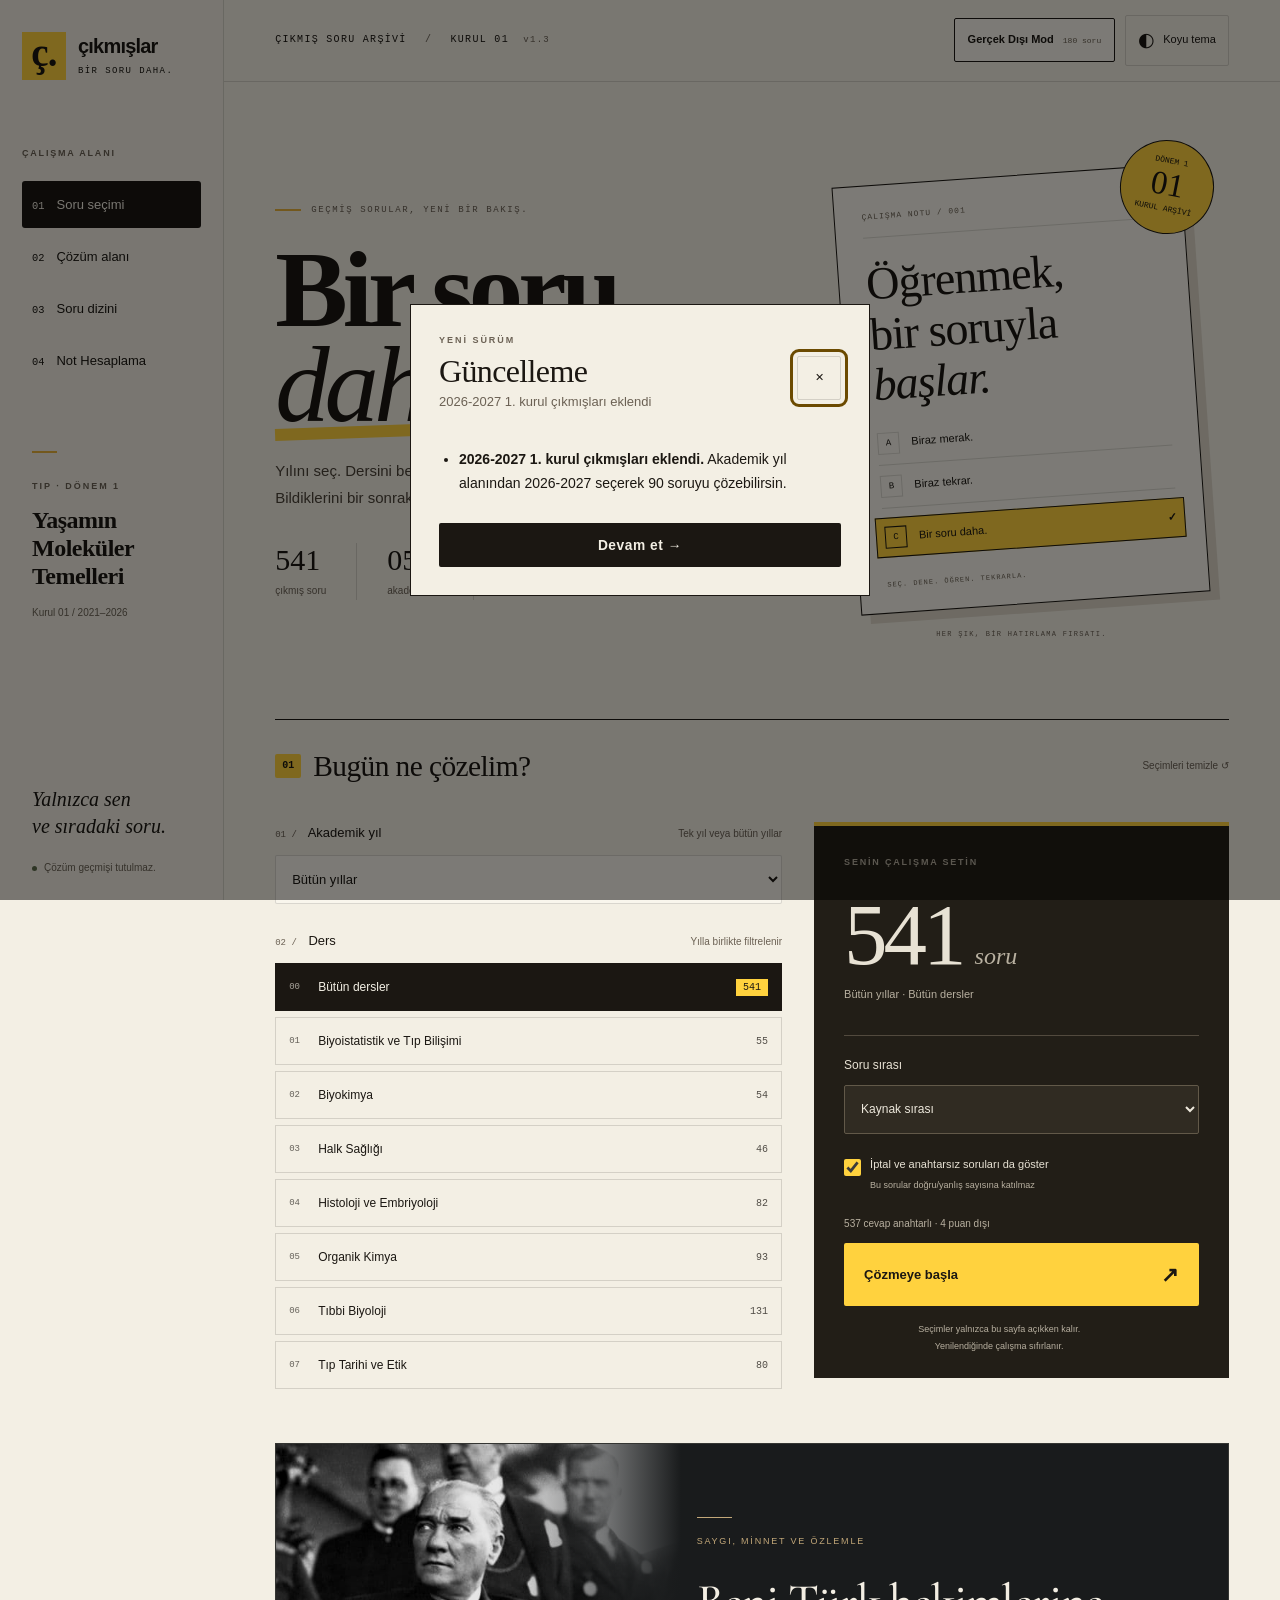
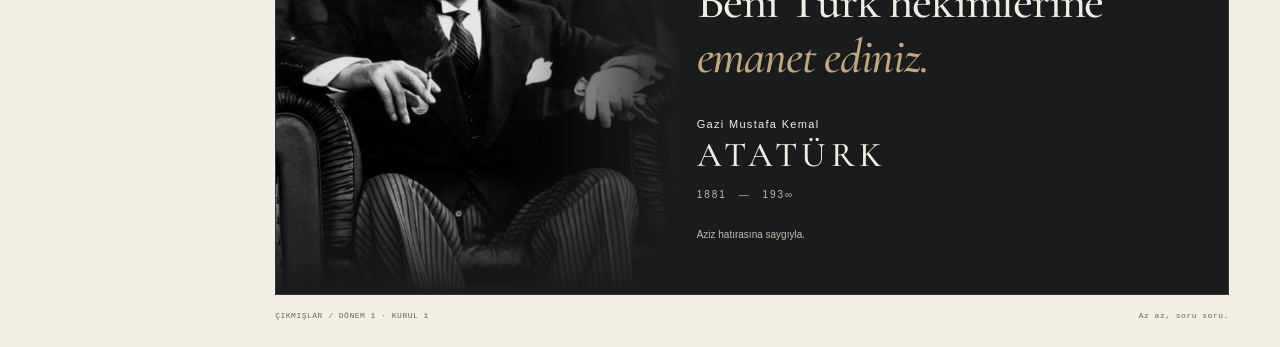
==== index.html @ cf4c745a "Açılış notundan eski güncellemeleri kaldır" ====
<!doctype html>
<html lang="tr" data-theme="light">
<head>
  <meta charset="utf-8">
  <meta name="viewport" content="width=device-width, initial-scale=1, viewport-fit=cover">
  <meta name="theme-color" content="#f3efe4">
  <meta name="description" content="Dönem 1 · Kurul 1 çıkmış soruları. Yıla, derse veya tüm arşive göre çalış.">
  <title>Çıkmışlar — Bir soru daha.</title>
  <link rel="icon" href="assets/favicon.svg" type="image/svg+xml">
  <link rel="stylesheet" href="css/tokens.css">
  <link rel="stylesheet" href="css/components.css">
  <link rel="stylesheet" href="css/app.css">
  <script defer src="js/questions.js"></script>
  <script defer src="js/questions-2026-2027.js"></script>
  <script defer src="js/generated-questions.js"></script>
  <script defer src="js/generated-explanations.js"></script>
  <script defer src="js/generated-exam-02.js"></script>
  <script defer src="js/core.js"></script>
  <script defer src="js/grades.js"></script>
  <script defer src="js/app.js"></script>
</head>
<body class="wd-page">
  <a class="wd-skip" href="#main">İçeriğe geç</a>
  <div class="wd-shell">
    <aside class="wd-rail">
      <a href="index.html" class="brand" aria-label="Çıkmışlar ana sayfa"><span class="brand-mark">ç.</span><span>çıkmışlar<span class="brand-sub">BİR SORU DAHA.</span></span></a>
      <div class="rail-label wd-kicker">ÇALIŞMA ALANI</div>
      <nav class="wd-nav" aria-label="Ana menü"><ol>
        <li><a href="#secim" id="nav-setup" aria-current="location">Soru seçimi</a></li>
        <li><a href="#cozum" id="nav-study">Çözüm alanı</a></li>
        <li><a href="soru-arsivi.html" id="nav-bank">Soru dizini</a></li>
        <li><a href="#not-hesaplama" id="nav-grades">Not Hesaplama</a></li>
      </ol></nav>
      <div class="rail-edition"><span class="edition-line"></span><span class="wd-kicker">TIP · DÖNEM 1</span><strong>Yaşamın<br>Moleküler<br>Temelleri</strong><span class="wd-muted">Kurul 01 / 2021–2026</span></div>
      <div class="rail-bottom"><p>Yalnızca sen<br>ve sıradaki soru.</p><span class="privacy-dot"></span><span>Çözüm geçmişi tutulmaz.</span></div>
    </aside>
    <main class="wd-main" id="main">
      <header class="topbar"><span class="topbar-label">ÇIKMIŞ SORU ARŞİVİ <span>/</span> KURUL 01 <small class="version-badge">v1.3</small></span><div class="topbar-actions"><button id="generated-mode-toggle" class="generated-mode-toggle" type="button" aria-pressed="false" aria-controls="secim"><span>Gerçek Dışı Mod</span><small id="generated-mode-status">180 soru</small></button><button id="theme-toggle" type="button" class="icon-button" aria-label="Koyu temaya geç"><span aria-hidden="true">◐</span><span id="theme-label">Koyu tema</span></button></div></header>
      <noscript><div class="wd-panel">Etkileşimli çözüm için JavaScript'i etkinleştirin. <a href="soru-arsivi.html">541 soruluk okunabilir arşivi açın.</a></div></noscript>
      <div id="loading-message" class="wd-panel" role="status">Sorular hazırlanıyor…</div>
      <section id="secim" class="setup-view" aria-labelledby="hero-title" hidden>
        <aside id="generated-intro" class="generated-intro" hidden><div><p class="wd-kicker">GERÇEK DIŞI MOD / 02 DENEME</p><p><strong>Deneme 01 ve Deneme 02: toplam 180 teorik soru.</strong> Her deneme 6 dersin sınav ağırlığına göre 90 sorudan oluşur; pratik soru yok. Bunlar çıkmış soru değildir.</p><small>Yapay zekâ yardımıyla oluşturuldu; öğretim üyesi incelemesinden geçmedi. Şık seçince doğru/yanlış ve açıklama hemen açılır.</small></div><button id="generated-back" type="button" class="text-button">Çıkmışlara dön ↗</button></aside>
        <div class="hero-grid">
          <div class="hero-copy"><p class="wd-kicker"><span class="tiny-rule"></span><span id="hero-kicker">GEÇMİŞ SORULAR, YENİ BİR BAKIŞ.</span></p><h1 id="hero-title" tabindex="-1">Bir soru<br><em>daha.</em></h1><p class="hero-description" id="hero-description">Yılını seç. Dersini belirle.<br>Bildiklerini bir sonraki soruda dene.</p><div class="hero-stats"><div><strong id="hero-question-count">541</strong><span id="hero-question-label">çıkmış soru</span></div><div><strong id="hero-set-count">06</strong><span id="hero-set-label">akademik yıl</span></div><div><strong id="hero-subject-count">07</strong><span>ders</span></div></div></div>
          <div class="hero-aside" aria-hidden="true"><span class="stamp">DÖNEM 1<br><b>01</b><br>KURUL ARŞİVİ</span><div class="paper-preview"><div class="preview-top"><span>ÇALIŞMA NOTU / 001</span><span>↗</span></div><p>Öğrenmek,<br>bir soruyla<br><em>başlar.</em></p><div class="preview-answer"><span>A</span> Biraz merak.</div><div class="preview-answer"><span>B</span> Biraz tekrar.</div><div class="preview-answer selected"><span>C</span> Bir soru daha. <b>✓</b></div><div class="preview-bottom">SEÇ. DENE. ÖĞREN. TEKRARLA.</div></div><span class="aside-caption">HER ŞIK, BİR HATIRLAMA FIRSATI.</span></div>
        </div>
        <div class="section-heading"><span class="wd-number">01</span><h2>Bugün ne çözelim?</h2><button id="reset-filters" class="text-button" type="button">Seçimleri temizle ↺</button></div>
        <div class="selection-layout">
          <div class="filter-panel">
            <div class="field-heading"><label for="year-filter"><span class="wd-mono">01 /</span> <span id="year-field-label">Akademik yıl</span></label><span class="field-hint" id="year-field-hint">Tek yıl veya bütün yıllar</span></div>
            <select id="year-filter" class="wd-input"><option value="">Bütün yıllar</option></select>
            <div class="field-heading course-heading"><span id="subject-label"><span class="wd-mono">02 /</span> Ders</span><span class="field-hint" id="subject-field-hint">Yılla birlikte filtrelenir</span></div>
            <div id="subject-filters" class="subject-list" role="group" aria-labelledby="subject-label"></div>
          </div>
          <aside class="session-panel"><div class="wd-kicker">SENİN ÇALIŞMA SETİN</div><div class="set-total"><strong id="filtered-count">541</strong><span>soru</span></div><p id="selection-description">Bütün yıllar · Bütün dersler</p><div class="session-divider"></div><label for="order-filter" class="compact-label">Soru sırası</label><select id="order-filter" class="wd-input"><option value="ordered">Kaynak sırası</option><option value="random">Karışık</option></select><label class="check-row" id="review-filter-row"><input id="review-filter" type="checkbox" checked><span>İptal ve anahtarsız soruları da göster<span class="field-hint">Bu sorular doğru/yanlış sayısına katılmaz</span></span></label><p id="set-breakdown" class="set-breakdown"></p><button id="start-session" type="button" class="wd-button start-button">Çözmeye başla <span aria-hidden="true">↗</span></button><p class="session-footnote">Seçimler yalnızca bu sayfa açıkken kalır.<br>Yenilendiğinde çalışma sıfırlanır.</p></aside>
        </div>
        <figure class="ataturk-tribute">
          <div class="ataturk-photograph"><img class="ataturk-portrait" src="assets/ataturk.jpg" width="564" height="1004" alt="Gazi Mustafa Kemal Atatürk" loading="lazy" decoding="async"></div>
          <figcaption class="ataturk-dedication">
            <p class="ataturk-remembrance">Saygı, minnet ve özlemle</p>
            <blockquote><p><span>Beni Türk hekimlerine</span> <em>emanet ediniz.</em></p></blockquote>
            <div class="ataturk-signature"><p class="ataturk-name"><span>Gazi Mustafa Kemal</span><strong>Atatürk</strong></p><p class="ataturk-dates">1881 <span aria-hidden="true">—</span> 193∞</p></div>
            <p class="ataturk-memory">Aziz hatırasına saygıyla.</p>
          </figcaption>
        </figure>
        <footer class="page-footer"><span>ÇIKMIŞLAR / DÖNEM 1 · KURUL 1</span><span>Az az, soru soru.</span></footer>
      </section>
      <section id="cozum" class="study-view" aria-label="Soru çözümü" hidden>
        <div class="study-toolbar">
          <button id="back-to-setup" class="text-button" type="button">← <span id="study-mode-label">Soru seçimi</span></button>
          <div id="session-context" class="wd-muted"></div>
          <div class="study-actions"><button id="finish-session" class="text-button" type="button">Sonuçlar</button><button id="show-bank" class="text-button" type="button">Dizin ▦</button><button id="study-theme-toggle" class="icon-button" type="button" aria-label="Koyu temaya geç">◐</button></div>
        </div>
        <div class="study-progress">
          <div class="progress-heading"><span id="question-position" class="wd-mono"></span><span id="answered-count"></span><span class="study-totals" aria-label="Kaynak anahtarına göre bu çalışma"><span class="brief-correct" title="Doğru">✓ <strong id="correct-count">0</strong></span><span class="brief-wrong" title="Yanlış">× <strong id="wrong-count">0</strong></span><span title="Puan dışı">! <strong id="review-count">0</strong></span></span></div>
          <div class="progress-track"><div id="session-progress"></div></div>
        </div>
        <div id="question-reader" class="question-reader" data-density="normal">
          <article class="question-card" id="question-card">
            <div class="question-meta"><span id="question-subject" class="subject-badge"></span><span id="question-source" class="wd-mono"></span></div>
            <p id="question-transcription-note" class="wd-help" hidden></p>
            <div id="question-warning" class="question-warning" hidden></div>
            <p class="generated-question-disclaimer" id="generated-question-disclaimer" hidden><strong>Dikkat:</strong> Bu soru akademisyen onayından geçmemiştir. Doğruluğu garanti edilmez; yalnızca yapay zekâ tarafından üretilmiş içeriktir.</p>
            <div class="question-content"><div class="question-prompt"><h2 id="question-stem" tabindex="-1"></h2><div id="question-visuals" class="question-visuals"></div></div><div class="question-answers"><div id="question-options" class="options" role="group" aria-label="Cevap seçenekleri"></div><div id="answer-feedback" class="answer-feedback" role="status" aria-live="polite" aria-atomic="true"></div></div></div>
            <details id="ai-support" class="ai-support"><summary>AI desteği <span aria-hidden="true">＋</span></summary><div class="ai-support-content"><small class="ai-disclaimer">Bu metin AI'dır, doğruluğu şüphelidir kontrol ediniz.</small><p id="ai-explanation" class="ai-explanation"></p><div id="ai-detail-content" class="ai-detail-content" hidden></div></div></details>
          </article>
        </div>
        <div class="question-navigation"><button id="previous-question" class="wd-button wd-button--ghost" type="button">← Önceki</button><button id="open-question-info" class="text-button" type="button">Kaynak / not</button><button id="next-question" class="wd-button" type="button">Sonraki soru →</button></div>
      </section>
      <section id="sonuc" class="results-view" aria-labelledby="results-title" hidden><span class="wd-kicker">BİR TUR DAHA TAMAMLANDI.</span><h2 id="results-title" tabindex="-1">Emeğine sağlık.</h2><p id="results-description" class="wd-muted"></p><div id="results-stats" class="results-stats"></div><p class="wd-help" id="results-note">Doğru/yanlış sayıları kaynak anahtarına göredir. Bu sonuç sayfa yenilenince silinir.</p><div class="results-actions"><button id="continue-session" type="button" class="wd-button">Çözmeye devam et →</button><button id="retry-wrong" type="button" class="wd-button wd-button--ghost">Yanlışları yeniden çöz</button><button id="retry-all" type="button" class="wd-button wd-button--ghost">Bu seti yeniden çöz</button><button id="new-selection" type="button" class="text-button">Yeni seçim yap ↗</button></div></section>
      <section id="not-hesaplama" class="grades-view" aria-labelledby="grades-title" hidden>
        <p class="wd-kicker">NOTLARIN, HEDEFİN.</p>
        <h2 id="grades-title" tabindex="-1">Not Hesaplama</h2>
        <p class="grades-intro">Finalsiz geçişte <strong>79,5 → 80</strong>, finalle geçişte <strong>59,5 → 60</strong> barajı uygulanır.</p>
        <div class="grade-layout">
          <form id="grade-form" class="grade-form" novalidate autocomplete="off">
            <div class="grade-form-heading"><span>Yıl içi notların</span><span>0–100</span></div>
            <div id="grade-inputs" class="grade-inputs"></div>
            <div class="grade-entry grade-final-entry"><label for="grade-final">Final <span class="field-hint">İsteğe bağlı · %40</span></label><input id="grade-final" class="wd-input" type="text" inputmode="decimal" maxlength="6" placeholder="0–100" aria-describedby="grade-error"></div>
            <p id="grade-error" class="grade-error" role="alert" hidden></p>
            <button id="grade-clear" class="text-button" type="button">Notları temizle ↺</button>
          </form>
          <div id="grade-results" class="grade-results" aria-live="polite">
            <div class="grade-result"><p id="grade-average-label">Yıl içi ortalaman</p><strong id="grade-average">—</strong><span id="grade-completeness">Notlarını girerek başlayabilirsin.</span></div>
            <div class="grade-result"><p>Finalsiz geçiş · baraj 79,5</p><strong id="grade-exemption">—</strong><span id="grade-exemption-note">Kalan notların için gereken ortalamayı burada görebilirsin.</span></div>
            <div class="grade-result"><p>Gerekli final notu · baraj 59,5</p><strong id="grade-final-needed">—</strong><span id="grade-final-note">Yıl içindeki yedi not tamamlanınca hesaplanır.</span></div>
            <div id="grade-total-card" class="grade-result" hidden><p>Final dahil yıl sonu notun</p><strong id="grade-total">—</strong><span id="grade-total-note"></span></div>
          </div>
        </div>
        <p class="grade-footnote">Yıl içi ağırlıklar toplam %60, final %40. Barajlar ham ağırlıklı sonuçta 79,5 ve 59,5’tir; ara notlar ayrıca yuvarlanmaz. Eksik notlar sıfır sayılmaz. Notların kaydedilmez.</p>
      </section>
    </main>
  </div>
  <dialog id="release-dialog" class="release-dialog" aria-labelledby="release-title"><div class="dialog-header"><div><p class="wd-kicker">YENİ SÜRÜM</p><h2 id="release-title">Güncelleme <span>2026-2027 1. kurul çıkmışları eklendi</span></h2></div><button id="release-close" class="icon-button" type="button" aria-label="Güncelleme notlarını kapat">✕</button></div><ul class="release-notes"><li><strong>2026-2027 1. kurul çıkmışları eklendi.</strong> Akademik yıl alanından 2026-2027 seçerek 90 soruyu çözebilirsin.</li></ul><button id="release-continue" class="wd-button" type="button">Devam et →</button></dialog>
  <dialog id="bank-dialog" aria-labelledby="bank-title"><div class="dialog-header"><div><span class="wd-kicker">ÇALIŞMA SETİ</span><h2 id="bank-title">Soru dizini</h2></div><button id="close-bank" class="icon-button" type="button" aria-label="Soru dizinini kapat">✕</button></div><p class="wd-help">Bir numaraya dokunarak soruya geçebilirsin.</p><div class="bank-legend"><span>✓ Doğru</span><span>× Yanlış</span><span>! Puan dışı</span><span>· Cevaplanmadı</span></div><label for="bank-search" class="compact-label">Bu sette soru ara</label><input id="bank-search" class="wd-input" type="search" placeholder="Soru metni, ders veya kaynak numarası"><div id="bank-grid" class="bank-grid"></div><p id="bank-empty" class="wd-help" hidden>Eşleşen soru bulunamadı.</p></dialog>
  <dialog id="question-info-dialog" aria-labelledby="question-info-title"><div class="dialog-header"><div><span class="wd-kicker">KAYNAK VE NOTLAR</span><h2 id="question-info-title">Soru ayrıntıları</h2></div><button id="close-question-info" class="icon-button" type="button" aria-label="Soru ayrıntılarını kapat">✕</button></div><div id="answer-notes" class="answer-notes" hidden></div><details id="source-details" class="source-details"><summary><span id="source-summary-label">Kaynak sayfasını aç</span> <span class="field-hint" id="source-summary-hint">Cevap işaretleri içerebilir</span></summary><div id="source-images"></div></details><div class="question-footer"><span id="question-id" class="wd-mono"></span><span id="question-pages"></span></div></dialog>
  <!-- Cloudflare Web Analytics -->
  <script type="module" src="https://static.cloudflareinsights.com/beacon.min.js" data-cf-beacon='{"token": "5ce35599f2cb4ebbadda19005f2c7241"}'></script>
  <!-- End Cloudflare Web Analytics -->
</body>
</html>
---- css/tokens.css ----
/* Web Dili · Referans: avenoxai/sifirdan/site · 2026-10-14
   Ham palet sabittir; anlamsal değişkenler temayla değişir. */
:root {
  --wd-paper: #f3efe4;
  --wd-paper-2: #eae4d6;
  --wd-ink: #1b1712;
  --wd-gold: #e8b23a;
  --wd-lemon: #ffd23e;
  --wd-sand: #cdbfa3;
  --wd-brick: #b4472f;
  --wd-moss: #5c6b4a;
  --wd-font-display: 'Fraunces', 'Iowan Old Style', Georgia, serif;
  --wd-font-body: 'Schibsted Grotesk', -apple-system, 'Helvetica Neue', sans-serif;
  --wd-font-mono: 'JetBrains Mono', 'SF Mono', Menlo, monospace;
  --wd-text-body: 17px;
  --wd-text-hero: clamp(3rem, 9vw, 7.5rem);
  --wd-text-title: clamp(2rem, 4.4vw, 3.4rem);
  --wd-text-heading: 1.42rem;
  --wd-text-card: 1.14rem;
  --wd-text-lead: 1.24rem;
  --wd-text-small: .87rem;
  --wd-text-label: .74rem;
  --wd-leading-body: 1.62;
  --wd-leading-hero: .92;
  --wd-leading-title: 1.02;
  --wd-tracking-title: -.02em;
  --wd-tracking-label: .22em;
  /* Düzenlenmiş ortak boşluk ölçeği; kaynak tümüyle 4px tabanlı değildir. */
  --wd-space-1: 4px;
  --wd-space-2: 8px;
  --wd-space-3: 12px;
  --wd-space-4: 16px;
  --wd-space-5: 18px;
  --wd-space-6: 22px;
  --wd-space-7: 26px;
  --wd-space-8: 30px;
  --wd-space-9: 40px;
  --wd-section-space: 62px;
  --wd-section-space-mobile: 52px;
  --wd-page-gutter: clamp(28px, 5vw, 76px);
  --wd-content-width: 1320px;
  --wd-content-base: 1180px;
  --wd-hero-width: 760px;
  --wd-rail-width: 188px;
  --wd-copy-width: 62ch;
  --wd-radius-sm: 2px;
  --wd-radius-md: 3px;
  --wd-border-thin: 1px;
  --wd-border-strong: 2px;
  --wd-border-accent: 3px;
  --wd-ease: cubic-bezier(.2, .7, .3, 1);
  --wd-duration-press: 100ms;
  --wd-duration-fast: 140ms;
  --wd-duration-hover: 200ms;
  --wd-duration-reveal: 600ms;
  --wd-stagger: 80ms;
  --wd-reveal-distance: 18px;
  --wd-hover-distance: -4px;
  --wd-z-rail: 10;
  --wd-z-overlay: 60;
}
:root, [data-theme='light'] {
  color-scheme: light;
  --wd-bg: var(--wd-paper);
  --wd-surface: var(--wd-paper-2);
  --wd-card: var(--wd-paper-2);
  --wd-text: var(--wd-ink);
  --wd-muted: #6b6154;
  --wd-secondary: #4a4237;
  --wd-deep: #221e17;
  --wd-on-deep: #e8e2d4;
  --wd-on-deep-muted: #b8b0a0;
  --wd-rail-bg: rgba(243,239,228,.94);
  --wd-line: rgba(27,23,18,.14);
  --wd-line-strong: #1b1712;
  --wd-hover-bg: #ddd3be;
  --wd-action: var(--wd-ink);
  --wd-action-text: var(--wd-paper);
  --wd-action-hover: #33291f;
  --wd-active: var(--wd-ink);
  --wd-active-text: var(--wd-paper);
  --wd-success-text: var(--wd-moss);
  --wd-danger-text: var(--wd-brick);
  --wd-focus: #6b4a00;
  --wd-shadow-card: 6px 6px 0 rgba(205,191,163,.5);
  --wd-shadow-media: 5px 5px 0 rgba(205,191,163,.42);
  --wd-texture-dot: rgba(205,191,163,.16);
}
[data-theme='dark'] {
  color-scheme: dark;
  --wd-bg: #262624;
  --wd-surface: #2f2e2b;
  --wd-card: #2c2b28;
  --wd-text: #ede8dc;
  --wd-muted: #a69c8a;
  --wd-secondary: #b8b0a0;
  --wd-deep: #171614;
  --wd-on-deep: #e8e2d4;
  --wd-on-deep-muted: #b8b0a0;
  --wd-rail-bg: rgba(30,29,27,.96);
  --wd-line: rgba(237,232,220,.14);
  --wd-line-strong: rgba(237,232,220,.8);
  --wd-hover-bg: #3a382f;
  --wd-action: var(--wd-lemon);
  --wd-action-text: var(--wd-ink);
  --wd-action-hover: var(--wd-gold);
  --wd-active: var(--wd-lemon);
  --wd-active-text: var(--wd-ink);
  --wd-success-text: #a3b683;
  --wd-danger-text: #e07a5f;
  --wd-focus: var(--wd-lemon);
  --wd-shadow-card: 6px 6px 0 rgba(0,0,0,.45);
  --wd-shadow-media: 0 0 0 1px rgba(0,0,0,.5), 0 14px 34px rgba(0,0,0,.4);
  --wd-texture-dot: rgba(255,255,255,.04);
}
---- css/components.css ----
/* tokens.css önce yüklenmelidir. wd- öneki başka projelerle çakışmayı azaltır. */
*, *::before, *::after { box-sizing: border-box; }
html { scroll-behavior: smooth; }
.wd-page { margin: 0; background: var(--wd-bg); color: var(--wd-text); font: var(--wd-text-body)/var(--wd-leading-body) var(--wd-font-body); background-image: radial-gradient(circle, var(--wd-texture-dot) 1px, transparent 1px); background-size: 7px 7px; }
.wd-page ::selection { background: var(--wd-lemon); color: var(--wd-ink); }
.wd-page :focus-visible { outline: 3px solid var(--wd-focus); outline-offset: 4px; }
.wd-page a { color: inherit; text-underline-offset: 4px; text-decoration-color: var(--wd-gold); }
.wd-page h1, .wd-page h2, .wd-page h3 { font-family: var(--wd-font-display); letter-spacing: var(--wd-tracking-title); margin: 0 0 16px; overflow-wrap: anywhere; }
.wd-page h1 { font-size: var(--wd-text-hero); line-height: var(--wd-leading-hero); font-weight: 900; }
.wd-page h2 { font-size: var(--wd-text-title); line-height: var(--wd-leading-title); font-weight: 900; }
.wd-page h3 { font-size: var(--wd-text-heading); line-height: 1.18; font-weight: 600; }
.wd-page p { max-width: var(--wd-copy-width); margin: 0 0 1.1em; }
.wd-muted { color: var(--wd-muted); }
.wd-lead { font-size: var(--wd-text-lead); line-height: 1.55; max-width: 58ch; }
.wd-kicker { color: var(--wd-muted); font-size: var(--wd-text-label); font-weight: 700; letter-spacing: var(--wd-tracking-label); text-transform: uppercase; }
.wd-mono, .wd-page code { font-family: var(--wd-font-mono); }
.wd-shell { display: grid; grid-template-columns: var(--wd-rail-width) minmax(0,1fr); }
.wd-main { min-width: 0; }
.wd-rail { position: sticky; top: 0; height: 100vh; overflow-y: auto; padding: 22px 18px; display: flex; flex-direction: column; gap: 22px; background: var(--wd-rail-bg); border-right: 1px solid var(--wd-line); z-index: var(--wd-z-rail); }
.wd-brand { font: 900 1.2rem var(--wd-font-display); letter-spacing: .04em; }
.wd-nav ol { list-style: none; padding: 0; margin: 0; counter-reset: section; }
.wd-nav li { counter-increment: section; }
.wd-nav a { display: flex; align-items: baseline; gap: 8px; min-height: 44px; padding: 10px 8px; font-size: .8rem; text-decoration: none; border-radius: var(--wd-radius-md); transition: background var(--wd-duration-fast); }
.wd-nav a::before { content: counter(section, decimal-leading-zero); font: .65rem var(--wd-font-mono); }
.wd-nav a:hover { background: var(--wd-hover-bg); }
.wd-nav a[aria-current='location'] { background: var(--wd-active); color: var(--wd-active-text); }
.wd-rail-note { margin-top: auto; font-size: .8rem; color: var(--wd-muted); }
.wd-section { padding: var(--wd-section-space) var(--wd-page-gutter); border-bottom: 1px solid var(--wd-line); scroll-margin-top: 16px; }
.wd-inner { max-width: var(--wd-content-width); }
.wd-section-head { display: flex; gap: 16px; align-items: baseline; margin-bottom: 16px; }
.wd-number, .wd-badge { display: inline-block; border-radius: var(--wd-radius-sm); background: var(--wd-lemon); color: var(--wd-ink); padding: 3px 9px; font: 700 .78rem/1.6 var(--wd-font-mono); }
.wd-badge { font-size: .68rem; letter-spacing: .06em; text-transform: uppercase; }
.wd-badge--success { background: var(--wd-moss); color: var(--wd-paper); }
.wd-badge--danger { background: var(--wd-brick); color: var(--wd-paper); }
.wd-hero { min-height: 100vh; display: grid; align-content: center; padding-block: 92px; border-bottom: 2px solid var(--wd-line-strong); }
.wd-hero .wd-inner { max-width: var(--wd-hero-width); }
.wd-hero h1 { margin-top: 26px; }
.wd-hero h1 span { color: var(--wd-gold); }
.wd-hero-rule { height: 7px; width: min(560px,100%); background: var(--wd-gold); margin: 26px 0 30px; }
.wd-actions { display: flex; flex-wrap: wrap; gap: 12px; align-items: center; margin: 22px 0; }
.wd-button { display: inline-flex; justify-content: center; align-items: center; min-height: 44px; padding: 9px 17px; font: 700 .86rem/1.4 var(--wd-font-body); letter-spacing: .04em; background: var(--wd-action); color: var(--wd-action-text); border: 2px solid var(--wd-action); border-radius: var(--wd-radius-sm); cursor: pointer; transition: background var(--wd-duration-fast), transform var(--wd-duration-press); }
.wd-page a.wd-button { color: var(--wd-action-text); text-decoration: none; }
.wd-button:hover:not(:disabled) { background: var(--wd-action-hover); border-color: var(--wd-action-hover); }
.wd-button:active:not(:disabled) { transform: translateY(1px); }
.wd-button--ghost { background: transparent; border-color: var(--wd-line-strong); color: var(--wd-text); }
.wd-button--ghost:hover:not(:disabled) { background: var(--wd-hover-bg); border-color: var(--wd-line-strong); }
.wd-button--gold { background: var(--wd-gold); color: var(--wd-ink); border-color: var(--wd-gold); }
.wd-button--gold:hover:not(:disabled) { background: var(--wd-lemon); border-color: var(--wd-lemon); }
.wd-button:disabled { opacity: .4; cursor: not-allowed; }
.wd-grid { display: grid; grid-template-columns: repeat(3,minmax(0,1fr)); gap: var(--wd-space-5); margin-top: 30px; }
.wd-grid--two { grid-template-columns: repeat(2,minmax(0,1fr)); gap: 30px; }
.wd-card { min-width: 0; background: var(--wd-card); border: 1px solid var(--wd-line); border-top: 3px solid var(--wd-text); padding: 22px; }
.wd-card--interactive { transition: transform var(--wd-duration-hover) var(--wd-ease), box-shadow var(--wd-duration-hover); }
.wd-card--interactive:hover { transform: translateY(var(--wd-hover-distance)); box-shadow: var(--wd-shadow-card); border-top-color: var(--wd-gold); }
.wd-card p { color: var(--wd-secondary); font-size: var(--wd-text-small); line-height: 1.5; }
.wd-card p:last-child, .wd-panel p:last-child { margin-bottom: 0; }
.wd-card h3 { font-size: var(--wd-text-card); }
.wd-card--featured { border-top-color: var(--wd-gold); }
.wd-card-media { margin: -22px -22px 18px; aspect-ratio: 16/10; overflow: hidden; background: var(--wd-paper-2); color: var(--wd-ink); display: grid; place-items: center; font: 900 clamp(2rem,5vw,4rem) var(--wd-font-display); border-bottom: 1px solid var(--wd-line); }
.wd-card-media img, .wd-card-media video { width: 100%; height: 100%; object-fit: cover; }
.wd-panel { background: var(--wd-card); border: 1px solid var(--wd-line); border-left: 3px solid var(--wd-gold); padding: 22px 26px; margin: 26px 0; }
.wd-panel--deep { background: var(--wd-deep); color: var(--wd-on-deep); border-left-color: var(--wd-lemon); }
.wd-panel--deep .wd-kicker { color: var(--wd-on-deep-muted); }
.wd-stat-row { display: flex; flex-wrap: wrap; gap: 34px; margin-top: 40px; }
.wd-stat strong { display: block; font: 900 2.5rem/1 var(--wd-font-display); }
.wd-stat span { font-size: .76rem; color: var(--wd-muted); }
.wd-swatches { display: grid; grid-template-columns: repeat(4,minmax(0,1fr)); gap: 18px; margin-top: 30px; }
.wd-swatch { border: 1px solid var(--wd-line); background: var(--wd-card); padding: 12px; }
.wd-swatch-color { height: 84px; background: var(--swatch); border: 1px solid var(--wd-line); margin-bottom: 12px; }
.wd-swatch code { font-size: .8rem; }
.wd-quote { margin: 26px 0; padding-left: 22px; border-left: 3px solid var(--wd-gold); font: italic 400 1.6rem/1.32 var(--wd-font-display); max-width: 34ch; }
.wd-route { list-style: none; padding: 0; margin: 30px 0; }
.wd-route li { padding: 12px 0 12px 22px; border-left: 3px dashed var(--wd-gold); }
.wd-route strong { font-family: var(--wd-font-display); }
.wd-route span { display: block; color: var(--wd-muted); font-size: .87rem; }
.wd-route [aria-current='step'] { border-left-style: solid; }
.wd-form-label { display: block; margin-bottom: 8px; font-weight: 700; }
.wd-input { width: 100%; min-height: 44px; padding: 10px 12px; background: var(--wd-bg); color: var(--wd-text); border: 1px solid var(--wd-line-strong); border-radius: var(--wd-radius-sm); font: inherit; }
.wd-input:invalid:not(:placeholder-shown) { border-color: var(--wd-danger-text); }
.wd-help { font-size: .87rem; color: var(--wd-muted); margin-top: 8px !important; }
.wd-status { color: var(--wd-success-text); min-height: 1.62em; }
.wd-skip { position: fixed; top: 8px; left: 8px; transform: translateY(-160%); background: var(--wd-action); color: var(--wd-action-text) !important; padding: 12px; z-index: var(--wd-z-overlay); }
.wd-skip:focus { transform: none; }
/* İçerik JS olmadan da görünür; sadece açıkça etkinleştirilince hareket eklenir. */
@media (prefers-reduced-motion: no-preference) {
  .wd-reveal.wd-enter { animation: wd-rise var(--wd-duration-reveal) var(--wd-ease) both; }
  @keyframes wd-rise { from { opacity: 0; transform: translateY(var(--wd-reveal-distance)); } to { opacity: 1; transform: none; } }
}
/* CSS değişkenleri media koşullarında kullanılamadığı için eşikler sabittir. */
@media (max-width: 1080px) {
  .wd-shell { grid-template-columns: minmax(0,1fr); }
  .wd-rail { position: static; height: auto; border-right: 0; border-bottom: 1px solid var(--wd-line); }
  .wd-nav ol { display: flex; flex-wrap: wrap; gap: 4px; }
  .wd-rail-note { display: none; }
  .wd-section { padding-block: var(--wd-section-space-mobile); }
  .wd-hero { min-height: auto; padding-block: 56px; }
  .wd-grid { grid-template-columns: repeat(2,minmax(0,1fr)); }
  .wd-grid--two { grid-template-columns: minmax(0,1fr); }
}
@media (max-width: 640px) {
  .wd-grid { grid-template-columns: minmax(0,1fr); }
  .wd-swatches { grid-template-columns: repeat(2,minmax(0,1fr)); }
  .wd-section { padding-inline: 20px; }
}
@media (prefers-reduced-motion: reduce) {
  html { scroll-behavior: auto; }
  .wd-page *, .wd-page *::before, .wd-page *::after { animation: none !important; transition: none !important; }
  .wd-card--interactive:hover { transform: none; }
}
@media print {
  .wd-shell { display: block; }
  .wd-rail, .wd-actions, .wd-skip { display: none; }
  .wd-hero { min-height: auto; }
  .wd-section { break-inside: avoid; }
}
---- css/app.css ----
:root { --wd-rail-width: 224px; --app-success-bg: #e4eddd; --app-success-border: #537645; --app-success-ink: #294f28; --app-danger-bg: #f6e4df; --app-danger-border: #b4472f; --app-danger-ink: #8d2e20; --app-quiet: #ddd6c7; --app-panel: #f9f6ed; }
[data-theme='dark'] { --app-success-bg: #283c2b; --app-success-border: #9abd87; --app-success-ink: #c5e4b1; --app-danger-bg: #4b2c27; --app-danger-border: #e7957e; --app-danger-ink: #ffc2ae; --app-quiet: #47443b; --app-panel: #2d2d29; }
[hidden] { display: none !important; }
button, input, select, summary { -webkit-tap-highlight-color: transparent; }
button, input, select { font: inherit; }
button, summary { touch-action: manipulation; }
button { color: inherit; }
.wd-page { background-image: none; }
.wd-main { max-width: 1800px; width: 100%; }
.wd-rail { padding: 30px 22px 24px; gap: 18px; }
.brand { display: flex; gap: 12px; align-items: center; text-decoration: none; font-weight: 800; font-size: 20px; letter-spacing: -.8px; }
.brand-mark { display: grid; place-items: center; width: 44px; height: 48px; background: var(--wd-lemon); color: var(--wd-ink); font: 900 39px/.9 var(--wd-font-display); padding-bottom: 7px; }
.brand-sub { display: block; font: 9px/2.2 var(--wd-font-mono); letter-spacing: 1.4px; }
.rail-label { margin: 46px 0 2px; font-size: 9px; letter-spacing: 1.8px; }
.wd-nav a { font-size: 13px; padding: 13px 10px; gap: 12px; margin-bottom: 5px; }
.rail-edition { margin: 44px 10px 20px; font-size: 12px; }
.edition-line { display: block; width: 25px; height: 2px; background: var(--wd-gold); margin-bottom: 23px; }
.rail-edition .wd-kicker { font-size: 9px; }
.rail-edition strong { display: block; font: 600 24px/1.16 var(--wd-font-display); margin: 12px 0; letter-spacing: -.5px; }
.rail-edition > .wd-muted { font-size: 10px; }
.rail-bottom { margin-top: auto; padding: 12px 10px 0; color: var(--wd-muted); font-size: 10px; }
.rail-bottom p { font: italic 20px/1.35 var(--wd-font-display); color: var(--wd-text); margin-bottom: 20px; }
.privacy-dot { display: inline-block; background: var(--wd-moss); width: 5px; height: 5px; margin-right: 7px; border-radius: 50%; }
.topbar { display: flex; justify-content: space-between; align-items: center; padding: 15px clamp(24px,4vw,64px); min-height: 74px; border-bottom: 1px solid var(--wd-line); gap: 16px; }
.topbar-label { font: 10px/1.4 var(--wd-font-mono); letter-spacing: 1.3px; }
.topbar-label > span { margin: 0 11px; color: var(--wd-muted); }
.icon-button { display: inline-flex; gap: 8px; align-items: center; justify-content: center; min-height: 44px; min-width: 44px; background: transparent; border: 1px solid var(--wd-line); border-radius: 2px; padding: 9px 12px; cursor: pointer; font-size: 11px; }
.icon-button:hover { background: var(--wd-hover-bg); }
.icon-button > span:first-child { font-size: 19px; }
.setup-view, .study-view, .results-view { padding: 0 clamp(24px,4vw,64px); }
.hero-grid { display: grid; grid-template-columns: 1.1fr .9fr; padding: 58px 0 56px; gap: 32px; align-items: center; }
.hero-copy .wd-kicker { font: 9px/1.5 var(--wd-font-mono); letter-spacing: 1.6px; display: flex; align-items: center; gap: 10px; margin-bottom: 26px; }
.tiny-rule { width: 26px; height: 2px; background: var(--wd-gold); flex-shrink: 0; }
.wd-page h1 { font-size: clamp(78px,8.5vw,132px); line-height: .87; letter-spacing: -5px; margin-bottom: 26px; font-weight: 600; }
.wd-page h1 em { font-weight: 400; position: relative; z-index: 0; }
.wd-page h1 em::after { position: absolute; content: ''; height: 12px; background: var(--wd-lemon); left: 0; right: -6px; bottom: 8px; z-index: -1; transform: rotate(-2deg); }
.hero-description { font-size: 15px; color: var(--wd-secondary); line-height: 1.75; }
.hero-stats { display: flex; gap: 30px; margin-top: 32px; }
.hero-stats > div { padding-right: 30px; border-right: 1px solid var(--wd-line); }
.hero-stats > div:last-child { border: 0; padding: 0; }
.hero-stats strong { display: block; font: 500 30px/1.15 var(--wd-font-display); }
.hero-stats span { display: block; color: var(--wd-muted); font-size: 10px; margin-top: 6px; }
.hero-aside { position: relative; max-width: 370px; width: 100%; justify-self: center; padding: 35px 10px 25px; }
.paper-preview { padding: 25px 27px 22px; background: var(--app-panel); border: 1px solid var(--wd-line-strong); box-shadow: 9px 9px 0 var(--app-quiet); transform: rotate(-4deg); }
.preview-top, .preview-bottom { font: 8px/1.5 var(--wd-font-mono); letter-spacing: 1px; }
.preview-top { display: flex; justify-content: space-between; border-bottom: 1px solid var(--wd-line); padding-bottom: 14px; color: var(--wd-muted); }
.paper-preview p { font: 500 clamp(30px,3.6vw,49px)/1.1 var(--wd-font-display); letter-spacing: -1px; padding: 21px 0 12px; margin: 0; }
.paper-preview p em { font-weight: 400; }
.preview-answer { display: flex; gap: 12px; align-items: center; font-size: 11px; padding: 10px 0; border-bottom: 1px solid var(--wd-line); }
.preview-answer > span { display: grid; place-items: center; width: 22px; height: 22px; border: 1px solid var(--wd-line); font: 9px var(--wd-font-mono); }
.preview-answer.selected { background: var(--wd-lemon); color: var(--wd-ink); border: 1px solid var(--wd-ink); padding: 8px; margin: 9px -8px 0; }
.preview-answer.selected span { border-color: var(--wd-ink); }
.preview-answer b { margin-left: auto; }
.preview-bottom { padding-top: 22px; color: var(--wd-muted); font-size: 7px; }
.stamp { position: absolute; right: -8px; top: 0; width: 94px; height: 94px; border-radius: 50%; background: var(--wd-lemon); border: 1px solid var(--wd-ink); color: var(--wd-ink); z-index: 1; text-align: center; padding-top: 15px; font: 8px/1.2 var(--wd-font-mono); transform: rotate(11deg); }
.stamp b { font: 500 33px/1.15 var(--wd-font-display); }
.aside-caption { display: block; font: 7px var(--wd-font-mono); letter-spacing: 1.3px; margin-top: 27px; text-align: center; color: var(--wd-muted); }
.section-heading { border-top: 1px solid var(--wd-line-strong); display: flex; gap: 12px; align-items: center; padding: 24px 0; }
.section-heading .wd-number { font-size: 10px; padding: 4px 7px; }
.wd-page .section-heading h2 { font-size: clamp(24px,2.3vw,34px); margin: 0; font-weight: 500; }
.text-button { background: none; border: none; padding: 10px 0; cursor: pointer; min-height: 44px; text-underline-offset: 5px; font-size: 12px; }
.text-button:hover { text-decoration: underline; }
.section-heading .text-button { margin-left: auto; color: var(--wd-muted); font-size: 10px; }
.selection-layout { display: grid; grid-template-columns: 1.1fr .9fr; gap: 32px; align-items: start; }
.filter-panel { padding: 10px 0; }
.field-heading { display: flex; justify-content: space-between; align-items: baseline; gap: 12px; font-size: 13px; margin-bottom: 12px; }
.field-heading .wd-mono { font-size: 9px; color: var(--wd-muted); margin-right: 8px; }
.field-hint { display: block; font-size: 10px; color: var(--wd-muted); font-weight: 400; }
.field-heading > .field-hint { text-align: right; }
.wd-input { border-color: var(--wd-line); background: var(--app-panel); font-size: 13px; min-height: 49px; }
select.wd-input { padding-right: 28px; cursor: pointer; }
.course-heading { margin-top: 26px; }
.subject-list { display: grid; gap: 6px; }
.subject-choice { min-height: 48px; display: flex; align-items: center; text-align: left; gap: 12px; border: 1px solid var(--wd-line); background: transparent; width: 100%; padding: 10px 13px; cursor: pointer; font-size: 12px; }
.subject-choice:hover { background: var(--wd-hover-bg); }
.subject-choice[aria-pressed='true'] { border-color: var(--wd-line-strong); background: var(--wd-text); color: var(--wd-bg); }
.subject-choice .subject-index { font: 9px var(--wd-font-mono); opacity: .65; width: 17px; flex-shrink: 0; }
.subject-choice .subject-name { flex: 1; }
.subject-count { font: 10px var(--wd-font-mono); opacity: .75; }
.subject-choice[aria-pressed='true'] .subject-count { background: var(--wd-lemon); color: var(--wd-ink); padding: 3px 7px; opacity: 1; }
.session-panel { background: var(--wd-deep); color: var(--wd-on-deep); padding: 29px 30px 24px; border-top: 4px solid var(--wd-lemon); margin-top: 10px; }
.session-panel .wd-kicker { color: var(--wd-on-deep-muted); font-size: 9px; letter-spacing: 1.8px; }
.set-total { display: flex; align-items: baseline; gap: 12px; margin: 24px 0 8px; }
.set-total strong { font: 400 87px/.95 var(--wd-font-display); letter-spacing: -4px; }
.set-total span { font: italic 24px var(--wd-font-display); color: var(--wd-on-deep-muted); }
.session-panel #selection-description { color: var(--wd-on-deep-muted); font-size: 11px; line-height: 1.65; min-height: 2.8em; }
.session-divider { height: 1px; background: #524a3e; margin: 20px 0; }
.compact-label { display: block; margin-bottom: 9px; font-size: 12px; }
.session-panel .wd-input { background: #302b22; color: #ede8dc; border-color: #625949; font-size: 12px; }
.check-row { display: flex; align-items: flex-start; gap: 9px; margin: 22px 0 16px; font-size: 11px; cursor: pointer; min-height: 44px; }
.check-row input { margin: 3px 0 0; width: 17px; height: 17px; accent-color: var(--wd-lemon); flex-shrink: 0; }
.check-row .field-hint { font-size: 9px; color: var(--wd-on-deep-muted); margin-top: 4px; }
.set-breakdown { font-size: 10px; color: var(--wd-on-deep-muted); min-height: 1.6em; }
.start-button { width: 100%; background: var(--wd-lemon); color: var(--wd-ink); border-color: var(--wd-lemon); justify-content: space-between; padding: 15px 18px; font-size: 13px; letter-spacing: 0; }
.start-button:hover:not(:disabled) { background: var(--wd-gold); border-color: var(--wd-gold); }
.start-button > span { font-size: 21px; }
.session-footnote { margin: 15px 0 0 !important; color: var(--wd-on-deep-muted); font-size: 9px; text-align: center; line-height: 1.8; }
.about-panel { margin: 32px 0; border-block: 1px solid var(--wd-line); font-size: 12px; }
summary { cursor: pointer; min-height: 48px; padding: 13px 0; }
.about-panel summary { display: flex; justify-content: space-between; list-style: none; font-weight: 600; }
.about-panel p { color: var(--wd-secondary); max-width: 85ch; }
.about-panel > a { display: inline-flex; align-items: center; min-height: 44px; margin-bottom: 8px; }
.page-footer { display: flex; justify-content: space-between; gap: 20px; padding: 16px 0 27px; font: 8px var(--wd-font-mono); color: var(--wd-muted); letter-spacing: .5px; }
@font-face { font-family: 'Cikmislar Memorial'; src: url('../assets/fonts/memorial-regular.woff2') format('woff2'); font-style: normal; font-weight: 300 700; font-display: swap; }
@font-face { font-family: 'Cikmislar Memorial'; src: url('../assets/fonts/memorial-italic.woff2') format('woff2'); font-style: italic; font-weight: 300 700; font-display: swap; }
.ataturk-tribute { --tribute-bg: #191b1c; --tribute-text: #f3eee3; --tribute-muted: #c4bcad; --tribute-accent: #c3a879; display: grid; grid-template-columns: minmax(0,.85fr) minmax(0,1.15fr); margin: 44px 0 0; background: var(--tribute-bg); color: var(--tribute-text); border: 1px solid #343532; isolation: isolate; }
.ataturk-photograph { position: relative; min-height: 450px; overflow: hidden; }
.ataturk-portrait { position: absolute; inset: 0; display: block; width: 100%; height: 100%; object-fit: cover; object-position: 50% 28%; filter: grayscale(1) contrast(1.06) brightness(.9); }
.ataturk-photograph::after { content: ''; position: absolute; inset: 0; background: linear-gradient(90deg,transparent 58%,var(--tribute-bg)),linear-gradient(0deg,var(--tribute-bg),transparent 27%); pointer-events: none; }
.ataturk-dedication { min-width: 0; display: flex; flex-direction: column; justify-content: center; align-items: flex-start; padding: clamp(30px,4vw,55px) clamp(25px,3.5vw,50px) 30px 16px; }
.ataturk-tribute .ataturk-remembrance { margin: 0 0 26px; color: var(--tribute-accent); font: 500 9px/1.7 var(--wd-font-body); letter-spacing: .2em; text-transform: uppercase; }
.ataturk-remembrance::before { content: ''; display: block; width: 35px; height: 1px; background: var(--tribute-accent); margin-bottom: 16px; }
.ataturk-tribute blockquote { margin: 0; width: 100%; }
.ataturk-tribute blockquote p { margin: 0; max-width: none; font: 500 clamp(33px,3.8vw,53px)/1.12 'Cikmislar Memorial',Georgia,serif; letter-spacing: -.025em; text-wrap: balance; }
.ataturk-tribute blockquote span, .ataturk-tribute blockquote em { display: block; }
.ataturk-tribute blockquote em { font-weight: 500; color: var(--tribute-accent); }
.ataturk-signature { margin-top: 32px; }
.ataturk-tribute .ataturk-name { margin: 0; }
.ataturk-name > span { display: block; font: 400 11px/1.6 var(--wd-font-body); letter-spacing: .12em; }
.ataturk-name > strong { display: block; margin: 4px 0 0; font: 500 35px/1 'Cikmislar Memorial',Georgia,serif; text-transform: uppercase; letter-spacing: .12em; }
.ataturk-tribute .ataturk-dates { margin: 14px 0 0; font: 400 10px/1.5 var(--wd-font-body); letter-spacing: .2em; color: var(--tribute-muted); }
.ataturk-dates > span { margin-inline: 7px; color: var(--tribute-accent); }
.ataturk-tribute .ataturk-memory { margin: 25px 0 0; font: 400 10px/1.6 var(--wd-font-body); color: var(--tribute-muted); }
.archive-content h2 { white-space: pre-line; }
@media (max-width: 640px) {
  .ataturk-tribute { grid-template-columns: minmax(0,1fr); margin-top: 32px; }
  .ataturk-photograph { min-height: 0; aspect-ratio: 1.18; }
  .ataturk-portrait { object-position: 50% 27%; }
  .ataturk-photograph::after { background: linear-gradient(0deg,var(--tribute-bg),transparent 43%); }
  .ataturk-dedication { align-items: center; text-align: center; padding: 5px 22px 30px; }
  .ataturk-tribute .ataturk-remembrance { margin-bottom: 20px; font-size: 8px; }
  .ataturk-remembrance::before { margin-inline: auto; margin-bottom: 14px; }
  .ataturk-tribute blockquote p { font-size: clamp(31px,8vw,39px); line-height: 1.1; }
  .ataturk-signature { margin-top: 26px; }
  .ataturk-name > strong { font-size: 32px; }
  .ataturk-tribute .ataturk-memory { margin-top: 22px; }
}
.study-view { padding-bottom: 30px; }
.study-toolbar { display: flex; justify-content: space-between; align-items: center; gap: 16px; margin: 18px 0 24px; }
#session-context { font-size: 11px; text-align: center; }
.progress-heading { display: flex; justify-content: space-between; font-size: 11px; color: var(--wd-muted); gap: 12px; }
.progress-track { height: 3px; background: var(--wd-line); margin: 12px 0 30px; }
#session-progress { background: var(--wd-gold); height: 100%; width: 0; transition: width 180ms ease; }
.question-layout { display: grid; grid-template-columns: minmax(0,1fr) 155px; gap: 35px; }
.question-card { min-width: 0; }
.question-meta { display: flex; justify-content: space-between; align-items: center; gap: 10px; margin-bottom: 22px; }
.subject-badge { font-size: 10px; background: var(--wd-surface); padding: 7px 10px; border: 1px solid var(--wd-line); }
#question-source { font-size: 10px; color: var(--wd-muted); text-align: right; }
.wd-page #question-stem { font: 500 clamp(21px,2.25vw,30px)/1.45 var(--wd-font-body); letter-spacing: -.5px; white-space: pre-line; margin-bottom: 24px; overflow-wrap: anywhere; }
.question-warning { font-size: 12px; background: var(--wd-surface); border-left: 3px solid var(--wd-gold); padding: 12px 15px; margin-bottom: 22px; }
.question-visuals { display: grid; gap: 16px; margin-bottom: 20px; }
.visual-figure { margin: 0; min-width: 0; }
.visual-figure a { display: block; background: #fff; border: 1px solid var(--wd-line); padding: 12px; }
.visual-figure img { display: block; max-width: 100%; max-height: 550px; width: auto; height: auto; margin: auto; }
.visual-figure figcaption { font-size: 10px; color: var(--wd-muted); padding-top: 6px; }
.visual-hint { font-size: 12px; color: var(--wd-secondary); border-left: 2px solid var(--wd-gold); padding-left: 12px; }
.options { display: grid; gap: 10px; }
.option { display: flex; align-items: center; gap: 14px; background: var(--app-panel); border: 1px solid var(--wd-line); padding: 13px 16px; cursor: pointer; text-align: left; width: 100%; min-height: 59px; color: var(--wd-text); font-size: 14px; line-height: 1.65; }
.option:hover:not([aria-disabled='true']) { border-color: var(--wd-line-strong); background: var(--wd-surface); }
.option-letter { display: grid; place-items: center; width: 30px; height: 30px; border: 1px solid var(--wd-line); font: 12px var(--wd-font-mono); flex-shrink: 0; }
.option-text { flex: 1; white-space: pre-line; overflow-wrap: anywhere; min-width: 0; }
.option-image { display: block; max-width: 100%; max-height: 200px; width: auto; height: auto; background: white; padding: 8px; }
.option-state { font-size: 10px; font-weight: 700; text-align: right; flex-shrink: 0; }
.option.correct { background: var(--app-success-bg); border: 2px solid var(--app-success-border); color: var(--app-success-ink); padding: 12px 15px; }
.option.wrong { background: var(--app-danger-bg); border: 2px solid var(--app-danger-border); color: var(--app-danger-ink); padding: 12px 15px; }
.option.correct .option-letter { border-color: var(--app-success-border); }
.option.wrong .option-letter { border-color: var(--app-danger-border); }
.option.review-selected { border: 2px solid var(--wd-gold); background: var(--wd-surface); padding: 12px 15px; }
.option[aria-disabled='true'] { cursor: default; }
.answer-feedback { min-height: 36px; padding: 13px 0 5px; font-size: 12px; }
.answer-feedback.correct { color: var(--app-success-ink); }
.answer-feedback.wrong { color: var(--app-danger-ink); }
.answer-feedback.review { color: var(--wd-secondary); }
.ai-support { margin-top: 16px; border-top: 1px solid var(--wd-line); font-family: var(--wd-font-body); }
.ai-support > summary { display: flex; align-items: center; justify-content: space-between; gap: 16px; min-height: 44px; padding: 10px 0; list-style: none; font-size: 12px; font-weight: 600; }
.ai-support > summary::-webkit-details-marker { display: none; }
.ai-support > summary > span { font-size: 18px; font-weight: 400; color: var(--wd-muted); }
.ai-support[open] > summary > span { transform: rotate(45deg); }
.ai-support-content { padding: 1px 0 12px; }
.ai-disclaimer { display: block; margin: 0 0 10px; color: var(--wd-muted); font-size: 11px; line-height: 1.6; }
.ai-support .ai-explanation { max-width: 85ch; margin: 0; color: var(--wd-secondary); font-size: 14px; line-height: 1.65; white-space: pre-line; overflow-wrap: anywhere; }
.grades-view { padding: 40px clamp(24px,4vw,64px); }
.grades-view > .wd-kicker { font-size: 10px; margin-bottom: 12px; }
.wd-page .grades-view h2 { font-size: clamp(36px,5vw,64px); font-weight: 500; }
.grades-intro { font-size: 15px; color: var(--wd-secondary); }
.grade-layout { display: grid; grid-template-columns: minmax(0,1fr) minmax(0,1fr); gap: clamp(24px,4vw,52px); margin-top: 30px; align-items: start; }
.grade-form-heading { display: flex; justify-content: space-between; padding-bottom: 12px; border-bottom: 1px solid var(--wd-line-strong); font-size: 12px; font-weight: 600; }
.grade-entry { display: grid; grid-template-columns: minmax(0,1fr) 112px; align-items: center; gap: 15px; padding: 11px 0; border-bottom: 1px solid var(--wd-line); }
.grade-entry label { font-size: 14px; cursor: text; }
.grade-entry .field-hint { margin-top: 2px; font-size: 10px; }
.grade-entry input { min-width: 0; width: 100%; text-align: right; font-variant-numeric: tabular-nums; }
.grade-entry input[aria-invalid='true'] { border-color: var(--app-danger-border); }
.grade-final-entry { margin-top: 10px; border-top: 1px solid var(--wd-line-strong); }
.grade-error { padding-top: 10px; color: var(--app-danger-ink); font-size: 12px; }
.grade-results { display: grid; gap: 12px; }
.grade-result { padding: 23px; background: var(--app-panel); border: 1px solid var(--wd-line); }
.grade-result > p { font-size: 11px; margin-bottom: 9px; color: var(--wd-muted); }
.grade-result > strong { display: block; font: 500 clamp(28px,3.8vw,45px)/1.1 var(--wd-font-display); letter-spacing: -.6px; font-variant-numeric: tabular-nums; overflow-wrap: anywhere; }
.grade-result > span { display: block; margin-top: 12px; font-size: 11px; line-height: 1.6; color: var(--wd-secondary); }
.grade-footnote { margin-top: 24px !important; font-size: 11px; color: var(--wd-muted); }
.release-dialog { width: min(460px,calc(100% - 32px)); }
.release-dialog .wd-kicker { margin-bottom: 8px; font-size: 9px; }
.wd-page .release-dialog h2 { font-size: 34px; font-weight: 500; }
.release-dialog h2 > span { display: block; margin-top: 6px; font: 400 13px var(--wd-font-body); letter-spacing: 0; color: var(--wd-muted); }
.release-notes { padding-left: 20px; margin: 24px 0 28px; font-size: 14px; line-height: 1.7; }
.release-notes li + li { margin-top: 10px; }
.release-dialog > .wd-button { width: 100%; }
@media (max-width: 640px) {
  .wd-nav ol { display: grid; grid-template-columns: repeat(2,minmax(0,1fr)); gap: 5px; }
  .grade-layout { grid-template-columns: minmax(0,1fr); gap: 16px; margin-top: 16px; }
  .grades-view { padding: 18px 16px; }
  .grades-view > .wd-kicker { margin-bottom: 6px; }
  .wd-page .grades-view h2 { font-size: 32px; margin-bottom: 8px; }
  .grades-intro { font-size: 12px; line-height: 1.5; }
  .grade-form-heading { padding-bottom: 8px; }
  .grade-form { display: grid; grid-template-columns: repeat(2,minmax(0,1fr)); column-gap: 14px; }
  .grade-form-heading, .grade-error, .grade-form > .text-button { grid-column: 1 / -1; }
  .grade-inputs { display: contents; }
  .grade-entry { grid-template-columns: minmax(0,1fr); gap: 5px; padding: 8px 0; }
  .grade-entry label { font-size: 12px; }
  .grade-entry .field-hint { margin-top: 0; font-size: 9px; line-height: 1.4; }
  .grade-entry input { min-height: 44px; padding: 9px 11px; font-size: 16px; }
  .grade-final-entry { margin-top: 0; border-top: 0; }
  .grade-form > .text-button { justify-self: start; margin-top: 2px; min-height: 44px; }
  .grade-results { grid-template-columns: repeat(2,minmax(0,1fr)); gap: 8px; }
  .grade-result { min-width: 0; padding: 12px; }
  .grade-result > p { margin-bottom: 7px; font-size: 10px; line-height: 1.4; }
  .grade-result > strong { font-size: 26px; letter-spacing: -.4px; }
  .grade-result > span { margin-top: 7px; font-size: 10px; line-height: 1.45; }
  .grade-footnote { margin-top: 12px !important; font-size: 10px; line-height: 1.5; }
}
.answer-notes { font-size: 12px; background: var(--wd-surface); border-left: 3px solid var(--wd-gold); padding: 16px; margin-top: 16px; overflow-wrap: anywhere; }
.answer-notes p { max-width: none; white-space: pre-line; }
.answer-notes a { display: block; padding: 7px 0; min-height: 44px; }
.source-details { border-block: 1px solid var(--wd-line); margin-top: 10px; }
.source-details summary { font-size: 12px; }
.source-details summary .field-hint { display: inline; margin-left: 8px; }
.source-page { margin: 12px 0 22px; }
.source-page img { display: block; width: 100%; height: auto; background: #fff; }
.source-page figcaption { font-size: 10px; color: var(--wd-muted); }
.source-page a { display: inline-flex; min-height: 44px; align-items: center; font-size: 12px; }
.question-footer { display: flex; justify-content: space-between; gap: 12px; font-size: 8px; color: var(--wd-muted); margin: 20px 0; overflow-wrap: anywhere; }
.study-aside { border-left: 1px solid var(--wd-line); padding-left: 23px; }
.study-aside .wd-kicker { font-size: 9px; letter-spacing: 1.1px; }
.mini-stats > div { display: flex; gap: 8px; align-items: center; font-size: 12px; padding: 12px 0; }
.mini-stats strong { margin-left: auto; font: 17px var(--wd-font-mono); }
.stat-dot { display: inline-block; width: 6px; height: 6px; border-radius: 50%; }
.stat-dot.success { background: var(--app-success-border); }
.stat-dot.danger { background: var(--app-danger-border); }
.stat-dot.neutral { background: var(--wd-gold); }
.score-note { font-size: 9px; color: var(--wd-muted); line-height: 1.9; margin-top: 12px !important; }
.study-note { border-top: 1px solid var(--wd-line); padding-top: 28px; margin-top: 30px; }
.study-note > span { font-size: 25px; color: var(--wd-gold); }
.study-note p { font: italic 21px/1.4 var(--wd-font-display); margin-top: 8px; }
.study-aside .text-button { font-size: 10px; text-align: left; margin-top: 16px; }
.question-navigation { display: flex; justify-content: space-between; gap: 16px; margin: 20px 190px 0 0; padding: 18px 0; border-top: 1px solid var(--wd-line); }
.question-navigation .wd-button { letter-spacing: 0; font-size: 12px; min-height: 49px; }
.results-view { max-width: 900px; padding-top: 70px; padding-bottom: 60px; }
.results-view > .wd-kicker { font-size: 10px; }
.wd-page #results-title { font-size: clamp(42px,6vw,76px); margin: 22px 0; font-weight: 500; }
.results-stats { display: grid; grid-template-columns: repeat(4,minmax(0,1fr)); border-block: 1px solid var(--wd-line); margin: 32px 0; padding: 24px 0; gap: 20px; }
.result-stat strong { display: block; font: 45px var(--wd-font-display); }
.result-stat > span { display: block; font-size: 11px; color: var(--wd-muted); }
.results-actions { display: flex; flex-wrap: wrap; gap: 12px; margin-top: 30px; }
.results-actions .wd-button { letter-spacing: 0; }
dialog { background: var(--wd-bg); color: var(--wd-text); border: 1px solid var(--wd-line-strong); padding: 28px; width: min(730px,calc(100% - 32px)); max-height: 85vh; overflow-y: auto; }
dialog::backdrop { background: rgb(0 0 0 / .5); }
.dialog-header { display: flex; justify-content: space-between; gap: 16px; align-items: center; }
.wd-page .dialog-header h2 { font-size: 32px; font-weight: 500; margin: 5px 0 15px; }
.dialog-header .wd-kicker { font-size: 9px; }
.bank-legend { display: flex; flex-wrap: wrap; gap: 16px; font-size: 10px; color: var(--wd-muted); margin: 18px 0; }
.bank-grid { display: grid; grid-template-columns: repeat(auto-fill,minmax(67px,1fr)); gap: 8px; margin-top: 20px; }
.bank-cell { border: 1px solid var(--wd-line); background: var(--app-panel); cursor: pointer; min-height: 60px; padding: 7px 3px; font: 12px var(--wd-font-mono); }
.bank-cell > span { display: block; font: 8px var(--wd-font-mono); margin-top: 7px; color: var(--wd-muted); }
.bank-cell.correct { background: var(--app-success-bg); color: var(--app-success-ink); border-color: var(--app-success-border); }
.bank-cell.wrong { background: var(--app-danger-bg); color: var(--app-danger-ink); border-color: var(--app-danger-border); }
.bank-cell.review { border-color: var(--wd-gold); }
.bank-cell[aria-current='step'] { outline: 2px solid var(--wd-focus); outline-offset: 1px; }
.archive-content { padding: 30px max(20px,calc((100vw - 960px)/2)); }
.archive-content h1 { font-size: 56px; letter-spacing: -2px; }
.archive-content article { border-top: 1px solid var(--wd-line); padding: 30px 0; }
.archive-content h2 { font: 600 21px/1.5 var(--wd-font-body); }
.archive-content li { padding: 8px 0; }
.archive-content details { background: var(--wd-surface); padding: 0 15px; margin-top: 15px; }
.archive-content .archive-meta { font-size: 12px; color: var(--wd-muted); }
@media (min-width: 1500px) { .hero-grid, .selection-layout { gap: 65px; } .hero-aside { max-width: 400px; } }
@media (max-width: 1180px) { :root { --wd-rail-width: 195px; } .wd-rail { padding-inline: 16px; } .brand { font-size: 17px; } .hero-grid, .selection-layout { gap: 24px; } .session-panel { padding: 25px 22px; } .hero-stats { gap: 22px; } .hero-stats > div { padding-right: 22px; } .question-layout { gap: 25px; grid-template-columns: minmax(0,1fr) 135px; } .study-aside { padding-left: 18px; } .question-navigation { margin-right: 160px; } }
@media (max-width: 1080px) { .wd-rail { display: flex; flex-direction: row; justify-content: space-between; align-items: center; padding: 14px 24px; gap: 16px; } .brand { flex-shrink: 0; } .brand-mark { width: 35px; height: 38px; font-size: 31px; } .rail-label, .rail-edition, .rail-bottom { display: none; } .wd-nav a { font-size: 11px; padding: 10px; margin: 0; gap: 7px; } .wd-nav a::before { font-size: 8px; } .topbar { min-height: 63px; } .hero-grid { padding-top: 44px; } .wd-page h1 { font-size: clamp(85px,12vw,125px); } .question-layout { grid-template-columns: minmax(0,1fr) 155px; } .question-navigation { margin-right: 180px; } }
@media (max-width: 750px) { .selection-layout { grid-template-columns: 1fr .85fr; gap: 22px; } .field-heading { flex-wrap: wrap; gap: 4px; } .field-heading > .field-hint { text-align: left; padding-left: 32px; } .hero-grid { gap: 20px; } .paper-preview { padding: 19px; } .hero-aside { padding-left: 0; } .stamp { width: 75px; height: 75px; font-size: 6px; padding-top: 10px; right: -7px; } .stamp b { font-size: 27px; } .preview-answer { font-size: 9px; } .hero-stats { gap: 15px; } .hero-stats > div { padding-right: 15px; } .hero-copy .wd-kicker { font-size: 7px; letter-spacing: 1px; } .question-layout { grid-template-columns: minmax(0,1fr); } .study-aside { display: flex; flex-wrap: wrap; align-items: center; gap: 12px; border: 0; border-top: 1px solid var(--wd-line); padding: 15px 0 0; } .study-aside .wd-kicker, .score-note, .study-note { display: none; } .mini-stats { display: flex; flex-wrap: wrap; gap: 20px; } .mini-stats > div { gap: 6px; padding: 0; font-size: 10px; } .mini-stats strong { font-size: 14px; margin-left: 3px; } .study-aside .text-button { margin: 0 0 0 auto; } .question-navigation { margin-right: 0; } }
@media (max-width: 640px) { .wd-rail { padding: 12px 18px; flex-wrap: wrap; gap: 12px; } .brand { font-size: 19px; } .brand-sub { font-size: 8px; } .wd-nav { width: 100%; border-top: 1px solid var(--wd-line); padding-top: 9px; } .wd-nav ol { gap: 5px; justify-content: space-between; } .wd-nav li { flex: 1; } .wd-nav a { padding: 9px 7px; justify-content: center; font-size: 11px; } .topbar { padding: 10px 20px; min-height: 61px; } .topbar-label { font-size: 8px; letter-spacing: .6px; } .topbar-label > span { margin-inline: 5px; } .icon-button { font-size: 10px; padding: 8px; } .setup-view, .study-view, .results-view { padding-inline: 20px; } .hero-grid { grid-template-columns: 1fr; padding: 37px 0 32px; } .hero-copy .wd-kicker { font-size: 8px; letter-spacing: 1.1px; margin-bottom: 24px; } .wd-page h1 { font-size: clamp(85px,23vw,128px); letter-spacing: -4px; margin-bottom: 22px; } .hero-aside { display: none; } .hero-description { font-size: 14px; } .hero-stats { gap: 28px; margin-top: 25px; } .hero-stats > div { padding-right: 28px; } .hero-stats strong { font-size: 29px; } .hero-stats span { font-size: 10px; } .section-heading { padding: 21px 0; gap: 9px; flex-wrap: wrap; } .wd-page .section-heading h2 { font-size: 25px; } .section-heading .text-button { font-size: 9px; } .selection-layout { grid-template-columns: minmax(0,1fr); gap: 20px; } .field-heading { flex-wrap: nowrap; } .field-heading > .field-hint { font-size: 9px; padding-left: 0; } .subject-choice { min-height: 52px; font-size: 13px; } .session-panel { padding: 24px; } .set-total { margin-top: 20px; } .set-total strong { font-size: 77px; } .session-panel #selection-description { min-height: 0; } .check-row { font-size: 12px; } .check-row .field-hint { font-size: 10px; } .session-footnote { font-size: 10px; } .page-footer { font-size: 7px; } .study-toolbar { margin: 10px 0 18px; flex-wrap: wrap; gap: 4px 12px; } #session-context { order: 3; width: 100%; text-align: left; font-size: 10px; } #show-bank { margin-left: auto; } .progress-heading { font-size: 10px; } .progress-track { margin-bottom: 22px; } .question-meta { gap: 8px; align-items: flex-start; } .subject-badge { font-size: 9px; padding: 5px 7px; } #question-source { font-size: 9px; padding-top: 4px; } .wd-page #question-stem { font-size: 21px; line-height: 1.5; letter-spacing: -.3px; } .option { gap: 10px; padding: 13px 12px; font-size: 13px; } .option.correct, .option.wrong, .option.review-selected { padding: 12px 11px; } .option-letter { width: 28px; height: 28px; } .option-state { font-size: 9px; max-width: 45px; } .source-details summary .field-hint { display: block; margin-left: 16px; font-size: 9px; } .question-footer { font-size: 7px; } .question-navigation { position: sticky; bottom: 0; background: var(--wd-bg); padding: 13px 0 max(13px,env(safe-area-inset-bottom)); margin-top: 14px; z-index: 5; } .question-navigation .wd-button { font-size: 12px; min-height: 49px; } .results-view { padding-top: 45px; } .results-stats { grid-template-columns: repeat(2,minmax(0,1fr)); } .results-actions { flex-direction: column; align-items: stretch; } dialog { padding: 22px 18px; } .bank-grid { grid-template-columns: repeat(auto-fill,minmax(60px,1fr)); } }
@media (max-width: 360px) { .wd-nav a { font-size: 10px; gap: 4px; } .hero-stats { gap: 20px; } .hero-stats > div { padding-right: 20px; } .section-heading .text-button { width: 100%; text-align: left; padding-top: 0; min-height: 35px; } .topbar-label { letter-spacing: 0; } #theme-label { display: none; } }

/* Çözüm ekranı: görünür alan soruya ayrılır; kontroller kaydırma dışında kalır. */
html[data-view='study'] { overflow: hidden; scroll-behavior: auto; }
html[data-view='study'] .wd-shell { display: block; }
html[data-view='study'] .wd-rail,
html[data-view='study'] .topbar { display: none; }
html[data-view='study'] .wd-main { max-width: none; }
html[data-view='study'] .study-view {
  height: 100vh;
  height: 100dvh;
  padding: 0 clamp(16px,3vw,40px);
  display: grid;
  grid-template-rows: auto auto minmax(0,1fr) auto;
  max-width: 1440px;
  margin-inline: auto;
}
html[data-view='study'] .study-toolbar { min-height: 48px; margin: 0; gap: 12px; flex-wrap: nowrap; }
.study-actions { display: flex; gap: 16px; align-items: center; flex-shrink: 0; }
.study-actions .icon-button { border: 0; font-size: 21px; }
html[data-view='study'] #session-context { font-size: 10px; order: initial; width: auto; text-align: center; overflow: hidden; text-overflow: ellipsis; white-space: nowrap; }
html[data-view='study'] .study-toolbar .text-button { font-size: 11px; white-space: nowrap; }
html[data-view='study'] .progress-heading { gap: 12px; font-size: 10px; align-items: center; }
html[data-view='study'] #answered-count { margin-left: auto; }
.study-totals { display: inline-flex; gap: 10px; font-size: 10px; white-space: nowrap; }
.study-totals strong { font-weight: 600; }
.brief-correct { color: var(--app-success-ink); }
.brief-wrong { color: var(--app-danger-ink); }
html[data-view='study'] .progress-track { margin: 7px 0 8px; height: 2px; }
.question-reader { overflow-y: auto; overflow-x: hidden; min-height: 0; overscroll-behavior-y: contain; scrollbar-gutter: stable; scroll-behavior: auto; }
.question-reader .question-card { padding: 4px 8px 12px 0; }
html[data-view='study'] .question-meta { margin-bottom: 12px; }
html[data-view='study'] .subject-badge { padding: 4px 8px; font-size: 10px; }
html[data-view='study'] #question-source { font-size: 10px; padding-top: 0; }
html[data-view='study'] .question-warning { padding: 8px 12px; font-size: 11px; margin-bottom: 12px; }
.question-content { display: grid; grid-template-columns: minmax(0,1fr) minmax(0,1fr); gap: clamp(20px,4vw,60px); align-items: start; }
.question-prompt, .question-answers { min-width: 0; }
html[data-view='study'] #question-stem { font-size: 20px; line-height: 1.45; margin-bottom: 12px; }
html[data-view='study'] .question-visuals { gap: 10px; margin-bottom: 0; }
html[data-view='study'] .question-visuals:empty { display: none; }
html[data-view='study'] .visual-figure a { padding: 6px; }
html[data-view='study'] .visual-figure img { max-height: min(35dvh,300px); }
html[data-view='study'] .visual-figure figcaption { font-size: 9px; }
html[data-view='study'] .options { gap: 7px; }
html[data-view='study'] .option { min-height: 48px; padding: 9px 12px; gap: 10px; font-size: 14px; line-height: 1.45; }
html[data-view='study'] .option.correct,
html[data-view='study'] .option.wrong,
html[data-view='study'] .option.review-selected { padding: 8px 11px; }
html[data-view='study'] .option-letter { width: 26px; height: 26px; font-size: 11px; }
html[data-view='study'] .option-state { font-size: 9px; }
html[data-view='study'] .answer-feedback { min-height: 0; padding: 8px 0 0; font-size: 12px; }
html[data-view='study'] .answer-feedback:empty { display: none; }
html[data-view='study'] .question-navigation { position: static; margin: 0; width: 100%; padding: 8px 0 max(8px,env(safe-area-inset-bottom)); gap: 12px; background: var(--wd-bg); align-items: center; }
html[data-view='study'] .question-navigation .wd-button { min-height: 44px; padding: 9px 14px; font-size: 12px; }
html[data-view='study'] #open-question-info { margin-left: auto; margin-right: auto; font-size: 11px; }
.question-reader[data-choice-layout='images'] .options { grid-template-columns: repeat(2,minmax(0,1fr)); }
.question-reader[data-choice-layout='images'] .option { align-items: flex-start; flex-wrap: wrap; gap: 6px; }
.question-reader[data-choice-layout='images'] .option-text { flex-basis: calc(100% - 33px); }
.question-reader[data-choice-layout='images'] .option-image { max-height: min(16dvh,130px); padding: 3px; max-width: 100%; margin: auto; }
.question-reader[data-choice-layout='images'] .option-state { margin-left: auto; }
html[data-view='study'] .question-reader[data-density='compact'] #question-stem { font-size: 17px; line-height: 1.35; margin-bottom: 8px; }
html[data-view='study'] .question-reader[data-density='compact'] .question-meta { margin-bottom: 8px; }
html[data-view='study'] .question-reader[data-density='compact'] .options { gap: 5px; }
html[data-view='study'] .question-reader[data-density='compact'] .option { min-height: 44px; padding: 7px 10px; line-height: 1.35; }
html[data-view='study'] .question-reader[data-density='compact'] .option.correct,
html[data-view='study'] .question-reader[data-density='compact'] .option.wrong,
html[data-view='study'] .question-reader[data-density='compact'] .option.review-selected { padding: 6px 9px; }
html[data-view='study'] .question-reader[data-density='compact'] .visual-figure img { max-height: min(25dvh,220px); }
html[data-view='study'] .question-reader[data-density='compact'] .option-image { max-height: min(13dvh,100px); }
#question-info-dialog { max-width: 800px; }
#question-info-dialog .answer-notes { margin-block: 10px 20px; }
@media (max-width: 819px) {
  .question-content { grid-template-columns: minmax(0,1fr); gap: 12px; }
  html[data-view='study'] #question-stem { font-size: 18px; line-height: 1.4; }
  html[data-view='study'] .visual-figure img { max-height: min(22dvh,180px); }
  html[data-view='study'] .question-reader[data-density='compact'] #question-stem { font-size: 16px; }
  html[data-view='study'] .question-reader[data-density='compact'] .visual-figure img { max-height: min(18dvh,140px); }
}
@media (max-width: 640px) {
  html[data-view='study'] .study-view { padding-inline: 12px; }
  html[data-view='study'] #session-context { display: none; }
  html[data-view='study'] .study-toolbar { min-height: 46px; }
  .study-actions { gap: 12px; margin-left: auto; }
  html[data-view='study'] .progress-heading { gap: 6px; font-size: 9px; }
  .study-totals { gap: 7px; font-size: 9px; }
  html[data-view='study'] .question-navigation { gap: 8px; }
  html[data-view='study'] .question-navigation .wd-button { font-size: 11px; padding-inline: 10px; }
  html[data-view='study'] #open-question-info { font-size: 10px; }
  html[data-view='study'] .visual-hint { font-size: 11px; }
}
@media print {
  html[data-view='study'] { overflow: visible; }
  html[data-view='study'] .study-view { height: auto; display: block; }
  .question-reader { overflow: visible; }
}

/* v1.2 · Gerçek Dışı Mod, existing study engine and design tokens. */
html[data-question-mode='generated'] {
  --wd-paper: #f4f0fa;
  --wd-paper-2: #e8e0f1;
  --wd-lemon: #d1adff;
  --wd-gold: #a975da;
  --wd-bg: var(--wd-paper);
  --wd-surface: var(--wd-paper-2);
  --wd-card: var(--wd-paper-2);
  --wd-rail-bg: rgba(244,240,250,.96);
  --wd-deep: #261d32;
  --wd-on-deep: #f0e8fa;
  --wd-on-deep-muted: #c6b5da;
  --wd-hover-bg: #e0d2f0;
  --wd-active: var(--wd-lemon);
  --wd-active-text: var(--wd-ink);
  --wd-focus: #694194;
  --app-quiet: #ded2ec;
  --app-panel: #faf7ff;
}
html[data-question-mode='generated'][data-theme='dark'] {
  --wd-bg: #26222e;
  --wd-surface: #302a3b;
  --wd-card: #302a3b;
  --wd-gold: #b98bed;
  --wd-rail-bg: rgba(32,27,39,.96);
  --wd-hover-bg: #40354e;
  --wd-focus: var(--wd-lemon);
  --app-quiet: #45384e;
  --app-panel: #302936;
}
html[data-question-mode='generated'] .subject-choice[aria-pressed='true'] { background:var(--wd-lemon); color:var(--wd-ink); }
html[data-question-mode='generated'] .session-panel .wd-input { background:#34283f; color:#f0e8fa; border-color:#716082; }
html[data-question-mode='generated'] .session-divider { background:#675477; }
.generated-question-disclaimer { font:400 10px/1.6 var(--wd-font-body); color:var(--wd-muted); max-width:90ch; margin:0 0 14px !important; }
.generated-question-disclaimer strong { font-weight:600; }
.ai-detail-content { margin-top:18px; max-width:85ch; }
.ai-reading-section { border-top:1px solid var(--wd-line); }
.ai-reading-section > summary { font-size:12px; font-weight:600; padding-block:13px; min-height:44px; }
.ai-option-reasons { padding:0 0 8px 14px; border-left:2px solid var(--wd-gold); }
.ai-option-reason { padding:14px 0; border-bottom:1px solid var(--wd-line); }
.ai-option-reason:last-child { border-bottom:0; }
.wd-page .ai-option-reason h3 { font:600 13px/1.5 var(--wd-font-body); margin:0 0 8px; letter-spacing:0; }
.ai-option-reason p { font-size:13px; line-height:1.85; color:var(--wd-secondary); margin:0 0 8px; max-width:none; }
.ai-option-reason .ai-option-quote { color:var(--wd-muted); font-size:11px; margin-bottom:9px; }
.ai-glossary { margin:0; padding:0 0 15px; }
.ai-glossary dt { font-size:13px; font-weight:600; margin-top:17px; }
.ai-glossary dd { margin:5px 0 0; color:var(--wd-secondary); font-size:13px; line-height:1.85; }
@media(max-width:640px) {
 .ai-option-reasons { padding-left:11px; }
 .ai-option-reason p,.ai-glossary dd { font-size:12px; line-height:1.85; }
}
.topbar-actions { display:flex; align-items:center; gap:10px; min-width:0; }
.version-badge { display:inline-block; font:9px var(--wd-font-mono); color:var(--wd-muted); margin-left:7px; }
.generated-mode-toggle { display:inline-flex; align-items:center; justify-content:center; gap:9px; min-height:44px; padding:10px 13px; border:1px solid var(--wd-line-strong); background:var(--app-panel); color:var(--wd-text); cursor:pointer; font-size:11px; font-weight:600; border-radius:2px; }
.generated-mode-toggle small { font:8px var(--wd-font-mono); color:var(--wd-muted); }
.generated-mode-toggle[aria-pressed='true'] { background:var(--wd-lemon); color:var(--wd-ink); border-color:var(--wd-ink); }
.generated-mode-toggle[aria-pressed='true'] small { color:var(--wd-ink); }
.generated-intro { display:flex; align-items:center; justify-content:space-between; gap:24px; padding:20px 22px; margin-top:24px; border:1px solid var(--wd-line-strong); border-left:4px solid var(--wd-gold); background:var(--app-panel); }
.generated-intro .wd-kicker { font-size:9px; margin-bottom:7px; }
.generated-intro p { font-size:13px; line-height:1.7; margin:0 0 7px; }
.generated-intro small { display:block; font-size:10px; color:var(--wd-muted); line-height:1.7; }
.generated-intro .text-button { flex-shrink:0; }
.generated-source { border-bottom:1px solid var(--wd-line); padding:16px 0; }
.wd-page .generated-source h3 { font:600 14px/1.6 var(--wd-font-body); overflow-wrap:anywhere; }
.generated-evidence { margin:10px 0; background:var(--wd-surface); padding:0 13px; }
.generated-evidence summary { font-size:11px; }
.generated-evidence p { font-size:12px; line-height:1.8; white-space:pre-line; padding-bottom:15px; overflow-wrap:anywhere; }
.generated-source-note { border-left:3px solid var(--wd-gold); padding:12px; font-size:12px; line-height:1.8; }
.generated-reference { display:block; font-size:12px; padding:10px 0; min-height:44px; overflow-wrap:anywhere; }
html[data-question-mode='generated'] #question-source { max-width:55%; text-align:right; }
@media (max-width:640px) {
 .topbar { flex-wrap:wrap; gap:9px; }
 .topbar-label { flex:1 1 100%; }
 .topbar-actions { width:100%; justify-content:space-between; }
 .generated-mode-toggle { padding:10px 12px; font-size:11px; }
 .generated-mode-toggle small { font-size:9px; }
 .generated-intro { padding:16px; gap:7px; flex-direction:column; align-items:flex-start; margin-top:20px; }
 .generated-intro p { font-size:12px; }
 .generated-intro .text-button { align-self:flex-end; }
}
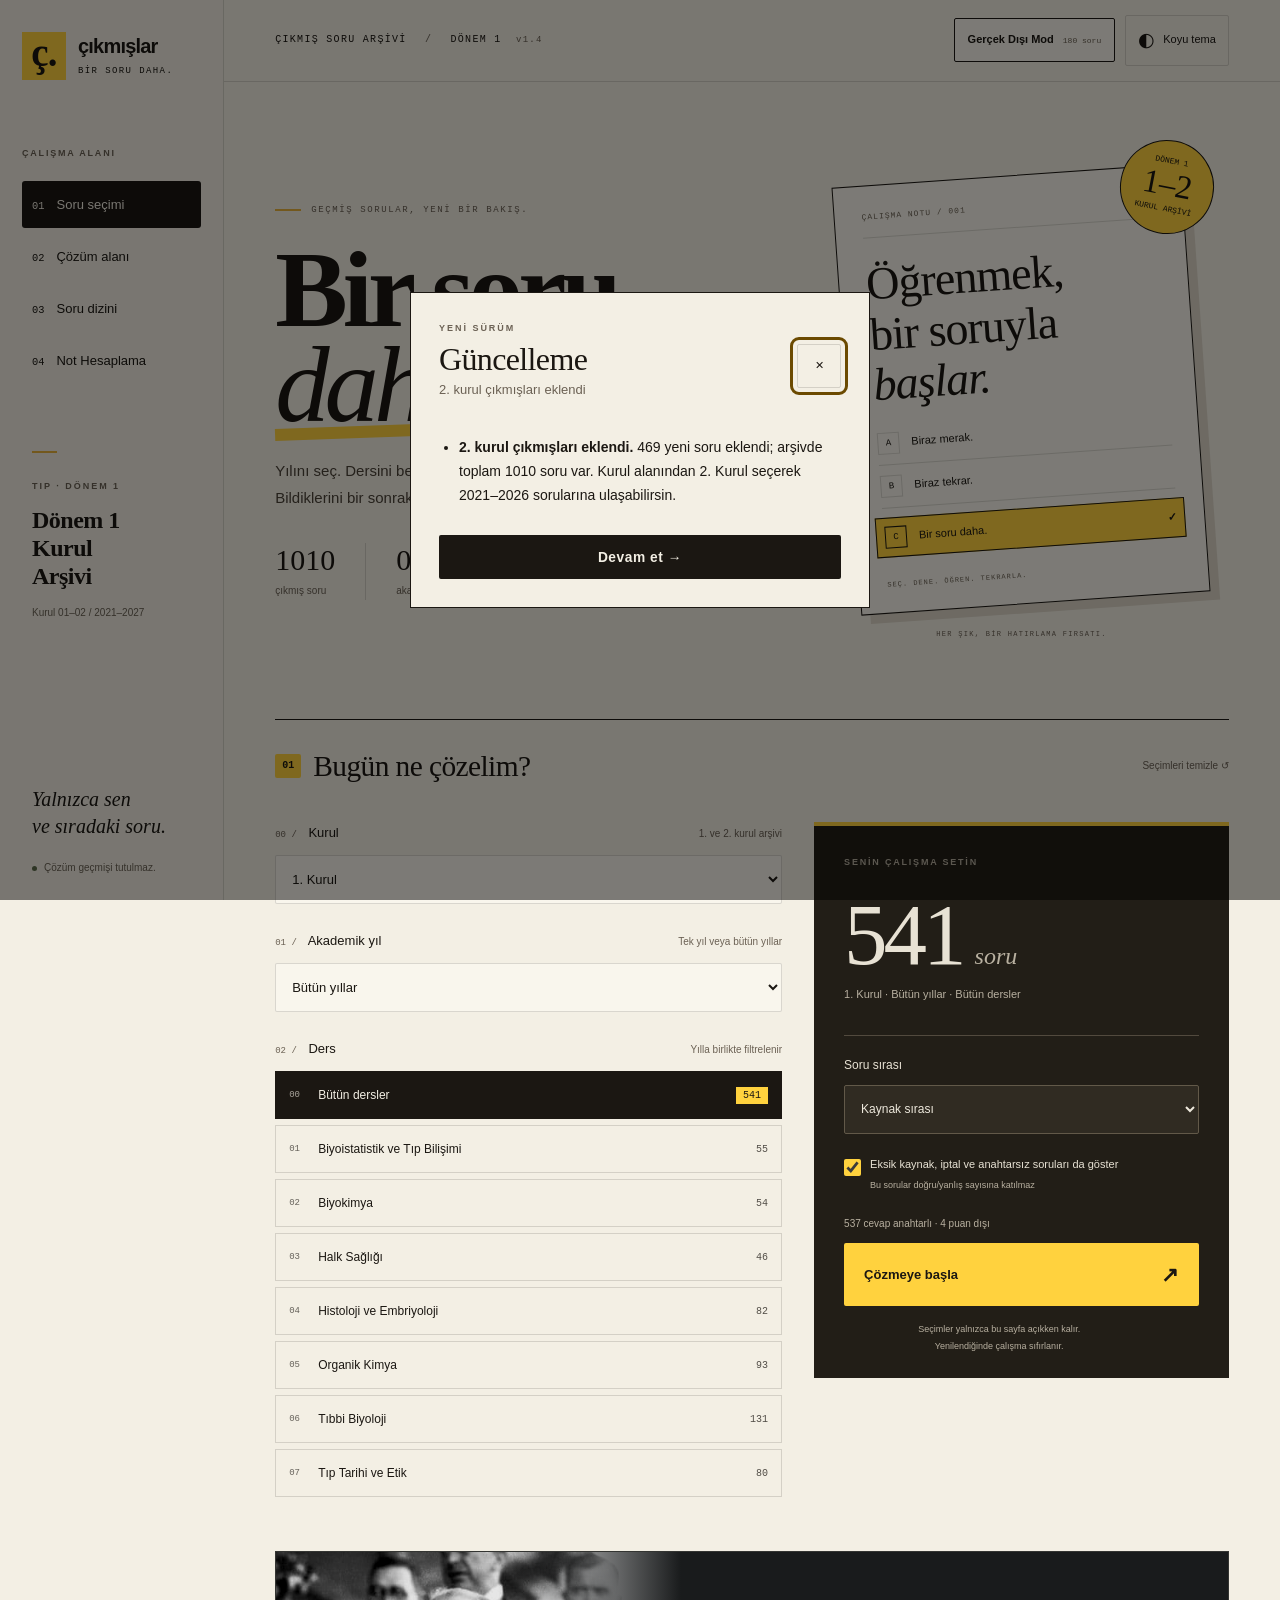
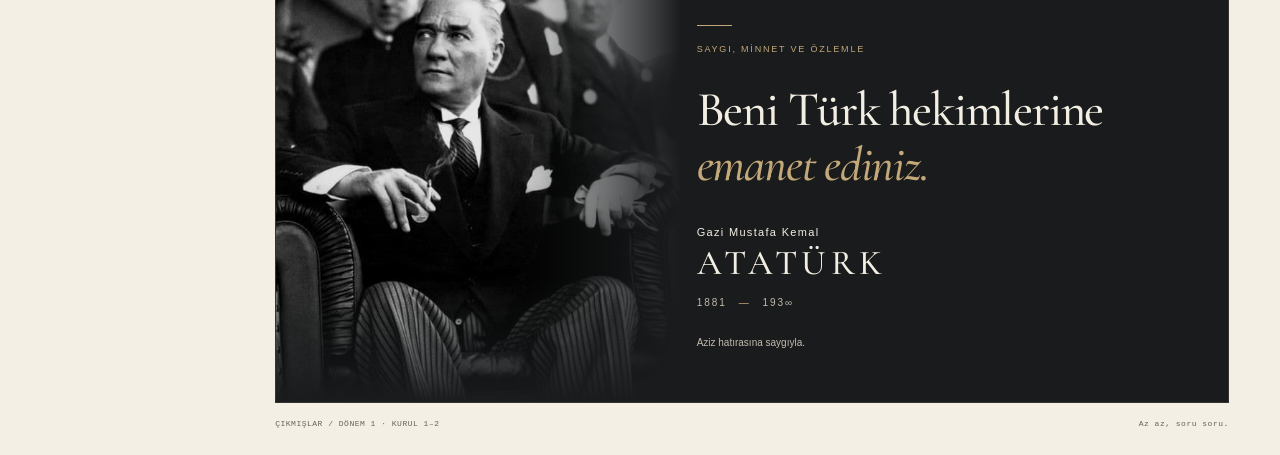
==== commit 6a9171c9: "2. kurul arşivine beş yıldan 469 soru ekle" ====
--- a/index.html
+++ b/index.html
@@ -4,7 +4,7 @@
   <meta charset="utf-8">
   <meta name="viewport" content="width=device-width, initial-scale=1, viewport-fit=cover">
   <meta name="theme-color" content="#f3efe4">
-  <meta name="description" content="Dönem 1 · Kurul 1 çıkmış soruları. Yıla, derse veya tüm arşive göre çalış.">
+  <meta name="description" content="Dönem 1 · 1. ve 2. Kurul çıkmış soruları. Yıla, derse veya tüm arşive göre çalış.">
   <title>Çıkmışlar — Bir soru daha.</title>
   <link rel="icon" href="assets/favicon.svg" type="image/svg+xml">
   <link rel="stylesheet" href="css/tokens.css">
@@ -15,6 +15,7 @@
   <script defer src="js/generated-questions.js"></script>
   <script defer src="js/generated-explanations.js"></script>
   <script defer src="js/generated-exam-02.js"></script>
+  <script defer src="js/data/archive/questions-kurul-2.js"></script>
   <script defer src="js/core.js"></script>
   <script defer src="js/grades.js"></script>
   <script defer src="js/app.js"></script>
@@ -31,28 +32,30 @@
         <li><a href="soru-arsivi.html" id="nav-bank">Soru dizini</a></li>
         <li><a href="#not-hesaplama" id="nav-grades">Not Hesaplama</a></li>
       </ol></nav>
-      <div class="rail-edition"><span class="edition-line"></span><span class="wd-kicker">TIP · DÖNEM 1</span><strong>Yaşamın<br>Moleküler<br>Temelleri</strong><span class="wd-muted">Kurul 01 / 2021–2026</span></div>
+      <div class="rail-edition"><span class="edition-line"></span><span class="wd-kicker">TIP · DÖNEM 1</span><strong>Dönem 1<br>Kurul<br>Arşivi</strong><span class="wd-muted">Kurul 01–02 / 2021–2027</span></div>
       <div class="rail-bottom"><p>Yalnızca sen<br>ve sıradaki soru.</p><span class="privacy-dot"></span><span>Çözüm geçmişi tutulmaz.</span></div>
     </aside>
     <main class="wd-main" id="main">
-      <header class="topbar"><span class="topbar-label">ÇIKMIŞ SORU ARŞİVİ <span>/</span> KURUL 01 <small class="version-badge">v1.3</small></span><div class="topbar-actions"><button id="generated-mode-toggle" class="generated-mode-toggle" type="button" aria-pressed="false" aria-controls="secim"><span>Gerçek Dışı Mod</span><small id="generated-mode-status">180 soru</small></button><button id="theme-toggle" type="button" class="icon-button" aria-label="Koyu temaya geç"><span aria-hidden="true">◐</span><span id="theme-label">Koyu tema</span></button></div></header>
-      <noscript><div class="wd-panel">Etkileşimli çözüm için JavaScript'i etkinleştirin. <a href="soru-arsivi.html">541 soruluk okunabilir arşivi açın.</a></div></noscript>
+      <header class="topbar"><span class="topbar-label">ÇIKMIŞ SORU ARŞİVİ <span>/</span> DÖNEM 1 <small class="version-badge">v1.4</small></span><div class="topbar-actions"><button id="generated-mode-toggle" class="generated-mode-toggle" type="button" aria-pressed="false" aria-controls="secim"><span>Gerçek Dışı Mod</span><small id="generated-mode-status">180 soru</small></button><button id="theme-toggle" type="button" class="icon-button" aria-label="Koyu temaya geç"><span aria-hidden="true">◐</span><span id="theme-label">Koyu tema</span></button></div></header>
+      <noscript><div class="wd-panel">Etkileşimli çözüm için JavaScript'i etkinleştirin. <a href="soru-arsivi.html">1010 soruluk okunabilir arşivi açın.</a></div></noscript>
       <div id="loading-message" class="wd-panel" role="status">Sorular hazırlanıyor…</div>
       <section id="secim" class="setup-view" aria-labelledby="hero-title" hidden>
         <aside id="generated-intro" class="generated-intro" hidden><div><p class="wd-kicker">GERÇEK DIŞI MOD / 02 DENEME</p><p><strong>Deneme 01 ve Deneme 02: toplam 180 teorik soru.</strong> Her deneme 6 dersin sınav ağırlığına göre 90 sorudan oluşur; pratik soru yok. Bunlar çıkmış soru değildir.</p><small>Yapay zekâ yardımıyla oluşturuldu; öğretim üyesi incelemesinden geçmedi. Şık seçince doğru/yanlış ve açıklama hemen açılır.</small></div><button id="generated-back" type="button" class="text-button">Çıkmışlara dön ↗</button></aside>
         <div class="hero-grid">
-          <div class="hero-copy"><p class="wd-kicker"><span class="tiny-rule"></span><span id="hero-kicker">GEÇMİŞ SORULAR, YENİ BİR BAKIŞ.</span></p><h1 id="hero-title" tabindex="-1">Bir soru<br><em>daha.</em></h1><p class="hero-description" id="hero-description">Yılını seç. Dersini belirle.<br>Bildiklerini bir sonraki soruda dene.</p><div class="hero-stats"><div><strong id="hero-question-count">541</strong><span id="hero-question-label">çıkmış soru</span></div><div><strong id="hero-set-count">06</strong><span id="hero-set-label">akademik yıl</span></div><div><strong id="hero-subject-count">07</strong><span>ders</span></div></div></div>
-          <div class="hero-aside" aria-hidden="true"><span class="stamp">DÖNEM 1<br><b>01</b><br>KURUL ARŞİVİ</span><div class="paper-preview"><div class="preview-top"><span>ÇALIŞMA NOTU / 001</span><span>↗</span></div><p>Öğrenmek,<br>bir soruyla<br><em>başlar.</em></p><div class="preview-answer"><span>A</span> Biraz merak.</div><div class="preview-answer"><span>B</span> Biraz tekrar.</div><div class="preview-answer selected"><span>C</span> Bir soru daha. <b>✓</b></div><div class="preview-bottom">SEÇ. DENE. ÖĞREN. TEKRARLA.</div></div><span class="aside-caption">HER ŞIK, BİR HATIRLAMA FIRSATI.</span></div>
+          <div class="hero-copy"><p class="wd-kicker"><span class="tiny-rule"></span><span id="hero-kicker">GEÇMİŞ SORULAR, YENİ BİR BAKIŞ.</span></p><h1 id="hero-title" tabindex="-1">Bir soru<br><em>daha.</em></h1><p class="hero-description" id="hero-description">Yılını seç. Dersini belirle.<br>Bildiklerini bir sonraki soruda dene.</p><div class="hero-stats"><div><strong id="hero-question-count">1010</strong><span id="hero-question-label">çıkmış soru</span></div><div><strong id="hero-set-count">06</strong><span id="hero-set-label">akademik yıl</span></div><div><strong id="hero-subject-count">09</strong><span>ders</span></div></div></div>
+          <div class="hero-aside" aria-hidden="true"><span class="stamp">DÖNEM 1<br><b>1–2</b><br>KURUL ARŞİVİ</span><div class="paper-preview"><div class="preview-top"><span>ÇALIŞMA NOTU / 001</span><span>↗</span></div><p>Öğrenmek,<br>bir soruyla<br><em>başlar.</em></p><div class="preview-answer"><span>A</span> Biraz merak.</div><div class="preview-answer"><span>B</span> Biraz tekrar.</div><div class="preview-answer selected"><span>C</span> Bir soru daha. <b>✓</b></div><div class="preview-bottom">SEÇ. DENE. ÖĞREN. TEKRARLA.</div></div><span class="aside-caption">HER ŞIK, BİR HATIRLAMA FIRSATI.</span></div>
         </div>
         <div class="section-heading"><span class="wd-number">01</span><h2>Bugün ne çözelim?</h2><button id="reset-filters" class="text-button" type="button">Seçimleri temizle ↺</button></div>
         <div class="selection-layout">
           <div class="filter-panel">
-            <div class="field-heading"><label for="year-filter"><span class="wd-mono">01 /</span> <span id="year-field-label">Akademik yıl</span></label><span class="field-hint" id="year-field-hint">Tek yıl veya bütün yıllar</span></div>
+            <div id="committee-field"><div class="field-heading"><label for="committee-filter"><span class="wd-mono">00 /</span> Kurul</label><span class="field-hint">1. ve 2. kurul arşivi</span></div>
+            <select id="committee-filter" class="wd-input"><option value="">Bütün kurullar</option><option value="1" selected>1. Kurul</option><option value="2">2. Kurul</option></select></div>
+            <div class="field-heading course-heading"><label for="year-filter"><span class="wd-mono">01 /</span> <span id="year-field-label">Akademik yıl</span></label><span class="field-hint" id="year-field-hint">Tek yıl veya bütün yıllar</span></div>
             <select id="year-filter" class="wd-input"><option value="">Bütün yıllar</option></select>
             <div class="field-heading course-heading"><span id="subject-label"><span class="wd-mono">02 /</span> Ders</span><span class="field-hint" id="subject-field-hint">Yılla birlikte filtrelenir</span></div>
             <div id="subject-filters" class="subject-list" role="group" aria-labelledby="subject-label"></div>
           </div>
-          <aside class="session-panel"><div class="wd-kicker">SENİN ÇALIŞMA SETİN</div><div class="set-total"><strong id="filtered-count">541</strong><span>soru</span></div><p id="selection-description">Bütün yıllar · Bütün dersler</p><div class="session-divider"></div><label for="order-filter" class="compact-label">Soru sırası</label><select id="order-filter" class="wd-input"><option value="ordered">Kaynak sırası</option><option value="random">Karışık</option></select><label class="check-row" id="review-filter-row"><input id="review-filter" type="checkbox" checked><span>İptal ve anahtarsız soruları da göster<span class="field-hint">Bu sorular doğru/yanlış sayısına katılmaz</span></span></label><p id="set-breakdown" class="set-breakdown"></p><button id="start-session" type="button" class="wd-button start-button">Çözmeye başla <span aria-hidden="true">↗</span></button><p class="session-footnote">Seçimler yalnızca bu sayfa açıkken kalır.<br>Yenilendiğinde çalışma sıfırlanır.</p></aside>
+          <aside class="session-panel"><div class="wd-kicker">SENİN ÇALIŞMA SETİN</div><div class="set-total"><strong id="filtered-count">541</strong><span>soru</span></div><p id="selection-description">Bütün yıllar · Bütün dersler</p><div class="session-divider"></div><label for="order-filter" class="compact-label">Soru sırası</label><select id="order-filter" class="wd-input"><option value="ordered">Kaynak sırası</option><option value="random">Karışık</option></select><label class="check-row" id="review-filter-row"><input id="review-filter" type="checkbox" checked><span>Eksik kaynak, iptal ve anahtarsız soruları da göster<span class="field-hint">Bu sorular doğru/yanlış sayısına katılmaz</span></span></label><p id="set-breakdown" class="set-breakdown"></p><button id="start-session" type="button" class="wd-button start-button">Çözmeye başla <span aria-hidden="true">↗</span></button><p class="session-footnote">Seçimler yalnızca bu sayfa açıkken kalır.<br>Yenilendiğinde çalışma sıfırlanır.</p></aside>
         </div>
         <figure class="ataturk-tribute">
           <div class="ataturk-photograph"><img class="ataturk-portrait" src="assets/ataturk.jpg" width="564" height="1004" alt="Gazi Mustafa Kemal Atatürk" loading="lazy" decoding="async"></div>
@@ -63,7 +66,7 @@
             <p class="ataturk-memory">Aziz hatırasına saygıyla.</p>
           </figcaption>
         </figure>
-        <footer class="page-footer"><span>ÇIKMIŞLAR / DÖNEM 1 · KURUL 1</span><span>Az az, soru soru.</span></footer>
+        <footer class="page-footer"><span>ÇIKMIŞLAR / DÖNEM 1 · KURUL 1–2</span><span>Az az, soru soru.</span></footer>
       </section>
       <section id="cozum" class="study-view" aria-label="Soru çözümü" hidden>
         <div class="study-toolbar">
@@ -111,7 +114,7 @@
       </section>
     </main>
   </div>
-  <dialog id="release-dialog" class="release-dialog" aria-labelledby="release-title"><div class="dialog-header"><div><p class="wd-kicker">YENİ SÜRÜM</p><h2 id="release-title">Güncelleme <span>2026-2027 1. kurul çıkmışları eklendi</span></h2></div><button id="release-close" class="icon-button" type="button" aria-label="Güncelleme notlarını kapat">✕</button></div><ul class="release-notes"><li><strong>2026-2027 1. kurul çıkmışları eklendi.</strong> Akademik yıl alanından 2026-2027 seçerek 90 soruyu çözebilirsin.</li></ul><button id="release-continue" class="wd-button" type="button">Devam et →</button></dialog>
+  <dialog id="release-dialog" class="release-dialog" aria-labelledby="release-title"><div class="dialog-header"><div><p class="wd-kicker">YENİ SÜRÜM</p><h2 id="release-title">Güncelleme <span>2. kurul çıkmışları eklendi</span></h2></div><button id="release-close" class="icon-button" type="button" aria-label="Güncelleme notlarını kapat">✕</button></div><ul class="release-notes"><li><strong>2. kurul çıkmışları eklendi.</strong> 469 yeni soru eklendi; arşivde toplam 1010 soru var. Kurul alanından 2. Kurul seçerek 2021–2026 sorularına ulaşabilirsin.</li></ul><button id="release-continue" class="wd-button" type="button">Devam et →</button></dialog>
   <dialog id="bank-dialog" aria-labelledby="bank-title"><div class="dialog-header"><div><span class="wd-kicker">ÇALIŞMA SETİ</span><h2 id="bank-title">Soru dizini</h2></div><button id="close-bank" class="icon-button" type="button" aria-label="Soru dizinini kapat">✕</button></div><p class="wd-help">Bir numaraya dokunarak soruya geçebilirsin.</p><div class="bank-legend"><span>✓ Doğru</span><span>× Yanlış</span><span>! Puan dışı</span><span>· Cevaplanmadı</span></div><label for="bank-search" class="compact-label">Bu sette soru ara</label><input id="bank-search" class="wd-input" type="search" placeholder="Soru metni, ders veya kaynak numarası"><div id="bank-grid" class="bank-grid"></div><p id="bank-empty" class="wd-help" hidden>Eşleşen soru bulunamadı.</p></dialog>
   <dialog id="question-info-dialog" aria-labelledby="question-info-title"><div class="dialog-header"><div><span class="wd-kicker">KAYNAK VE NOTLAR</span><h2 id="question-info-title">Soru ayrıntıları</h2></div><button id="close-question-info" class="icon-button" type="button" aria-label="Soru ayrıntılarını kapat">✕</button></div><div id="answer-notes" class="answer-notes" hidden></div><details id="source-details" class="source-details"><summary><span id="source-summary-label">Kaynak sayfasını aç</span> <span class="field-hint" id="source-summary-hint">Cevap işaretleri içerebilir</span></summary><div id="source-images"></div></details><div class="question-footer"><span id="question-id" class="wd-mono"></span><span id="question-pages"></span></div></dialog>
   <!-- Cloudflare Web Analytics -->
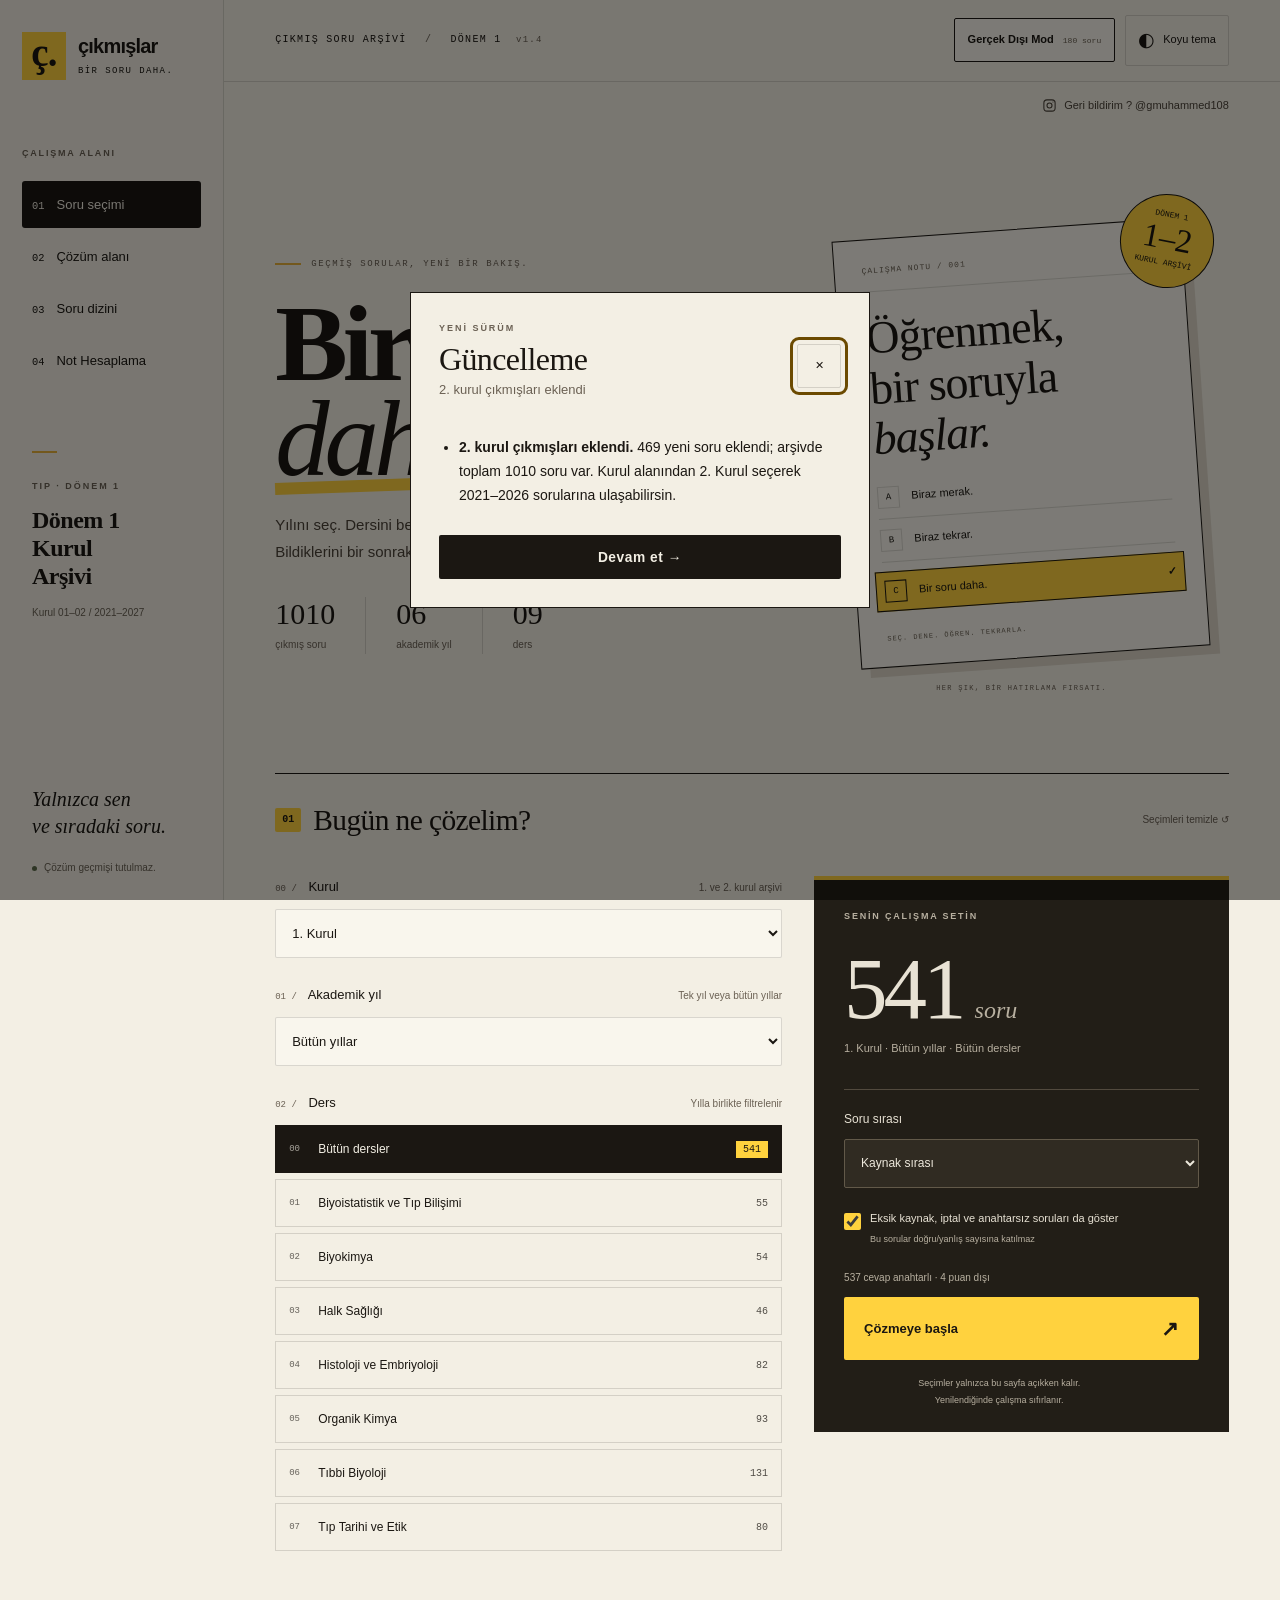
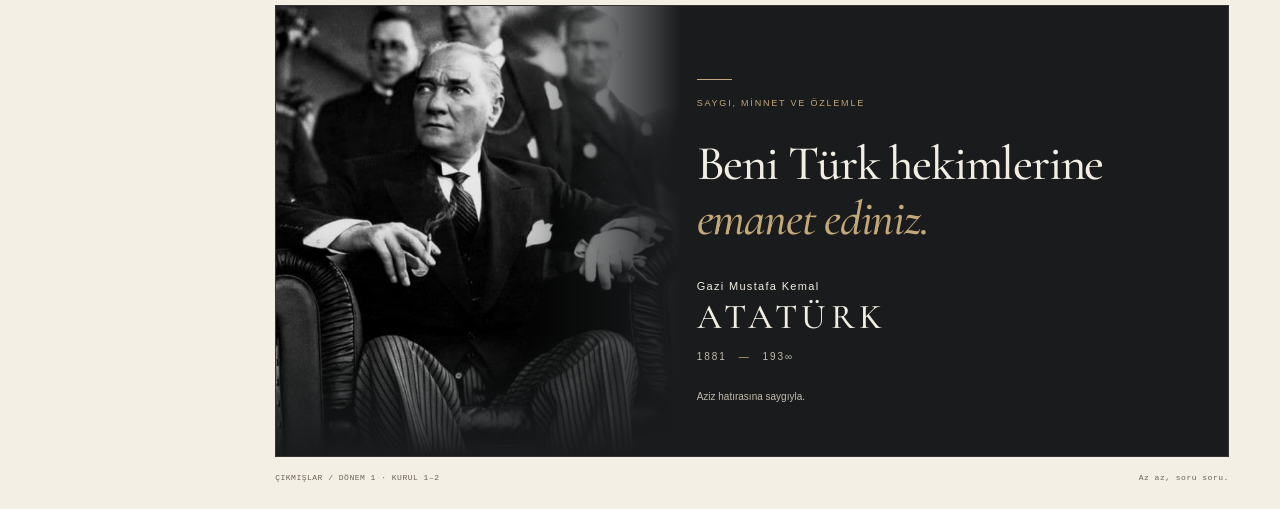
==== commit 0fbec69c: "Giriş ekranına küçük Instagram geri bildirim bağlantısı ekle" ====
--- a/index.html
+++ b/index.html
@@ -16,6 +16,7 @@
   <script defer src="js/generated-explanations.js"></script>
   <script defer src="js/generated-exam-02.js"></script>
   <script defer src="js/data/archive/questions-kurul-2.js"></script>
+  <script defer src="js/data/archive/ai-support-kurul2.js"></script>
   <script defer src="js/core.js"></script>
   <script defer src="js/grades.js"></script>
   <script defer src="js/app.js"></script>
@@ -40,6 +41,7 @@
       <noscript><div class="wd-panel">Etkileşimli çözüm için JavaScript'i etkinleştirin. <a href="soru-arsivi.html">1010 soruluk okunabilir arşivi açın.</a></div></noscript>
       <div id="loading-message" class="wd-panel" role="status">Sorular hazırlanıyor…</div>
       <section id="secim" class="setup-view" aria-labelledby="hero-title" hidden>
+        <div class="setup-feedback"><a href="https://www.instagram.com/gmuhammed108/" target="_blank" rel="noopener noreferrer" aria-label="Instagram ?zerinden geri bildirim: @gmuhammed108 (yeni sekmede a??l?r)"><svg aria-hidden="true" width="15" height="15" viewBox="0 0 24 24" fill="none" stroke="currentColor" stroke-width="1.7"><rect x="3" y="3" width="18" height="18" rx="5"/><circle cx="12" cy="12" r="4"/><circle cx="17.5" cy="6.5" r=".8" fill="currentColor" stroke="none"/></svg><span>Geri bildirim ? <strong>@gmuhammed108</strong></span></a></div>
         <aside id="generated-intro" class="generated-intro" hidden><div><p class="wd-kicker">GERÇEK DIŞI MOD / 02 DENEME</p><p><strong>Deneme 01 ve Deneme 02: toplam 180 teorik soru.</strong> Her deneme 6 dersin sınav ağırlığına göre 90 sorudan oluşur; pratik soru yok. Bunlar çıkmış soru değildir.</p><small>Yapay zekâ yardımıyla oluşturuldu; öğretim üyesi incelemesinden geçmedi. Şık seçince doğru/yanlış ve açıklama hemen açılır.</small></div><button id="generated-back" type="button" class="text-button">Çıkmışlara dön ↗</button></aside>
         <div class="hero-grid">
           <div class="hero-copy"><p class="wd-kicker"><span class="tiny-rule"></span><span id="hero-kicker">GEÇMİŞ SORULAR, YENİ BİR BAKIŞ.</span></p><h1 id="hero-title" tabindex="-1">Bir soru<br><em>daha.</em></h1><p class="hero-description" id="hero-description">Yılını seç. Dersini belirle.<br>Bildiklerini bir sonraki soruda dene.</p><div class="hero-stats"><div><strong id="hero-question-count">1010</strong><span id="hero-question-label">çıkmış soru</span></div><div><strong id="hero-set-count">06</strong><span id="hero-set-label">akademik yıl</span></div><div><strong id="hero-subject-count">09</strong><span>ders</span></div></div></div>
@@ -85,7 +87,7 @@
             <div id="question-warning" class="question-warning" hidden></div>
             <p class="generated-question-disclaimer" id="generated-question-disclaimer" hidden><strong>Dikkat:</strong> Bu soru akademisyen onayından geçmemiştir. Doğruluğu garanti edilmez; yalnızca yapay zekâ tarafından üretilmiş içeriktir.</p>
             <div class="question-content"><div class="question-prompt"><h2 id="question-stem" tabindex="-1"></h2><div id="question-visuals" class="question-visuals"></div></div><div class="question-answers"><div id="question-options" class="options" role="group" aria-label="Cevap seçenekleri"></div><div id="answer-feedback" class="answer-feedback" role="status" aria-live="polite" aria-atomic="true"></div></div></div>
-            <details id="ai-support" class="ai-support"><summary>AI desteği <span aria-hidden="true">＋</span></summary><div class="ai-support-content"><small class="ai-disclaimer">Bu metin AI'dır, doğruluğu şüphelidir kontrol ediniz.</small><p id="ai-explanation" class="ai-explanation"></p><div id="ai-detail-content" class="ai-detail-content" hidden></div></div></details>
+            <details id="ai-support" class="ai-support" hidden><summary>AI desteği <span aria-hidden="true">＋</span></summary><div class="ai-support-content"><small class="ai-disclaimer">Bu metin AI'dır, doğruluğu şüphelidir kontrol ediniz.</small><p id="ai-explanation" class="ai-explanation"></p><div id="ai-detail-content" class="ai-detail-content" hidden></div></div></details>
           </article>
         </div>
         <div class="question-navigation"><button id="previous-question" class="wd-button wd-button--ghost" type="button">← Önceki</button><button id="open-question-info" class="text-button" type="button">Kaynak / not</button><button id="next-question" class="wd-button" type="button">Sonraki soru →</button></div>
--- a/css/app.css
+++ b/css/app.css
@@ -465,3 +465,11 @@
  .generated-intro p { font-size:12px; }
  .generated-intro .text-button { align-self:flex-end; }
 }
+
+/* Small contact link, visible only within the entry screen. */
+.setup-feedback { display: flex; justify-content: flex-end; margin: 2px 0 8px; }
+.setup-feedback a { display: inline-flex; align-items: center; gap: 7px; min-height: 44px; max-width: 100%; color: var(--wd-secondary); font-size: 11px; text-decoration: none; }
+.setup-feedback svg { flex-shrink: 0; }
+.setup-feedback strong { font-weight: 500; }
+.setup-feedback a:hover { color: var(--wd-text); text-decoration: underline; text-underline-offset: 4px; }
+.setup-feedback a:focus-visible { outline: 2px solid var(--wd-text); outline-offset: 4px; }
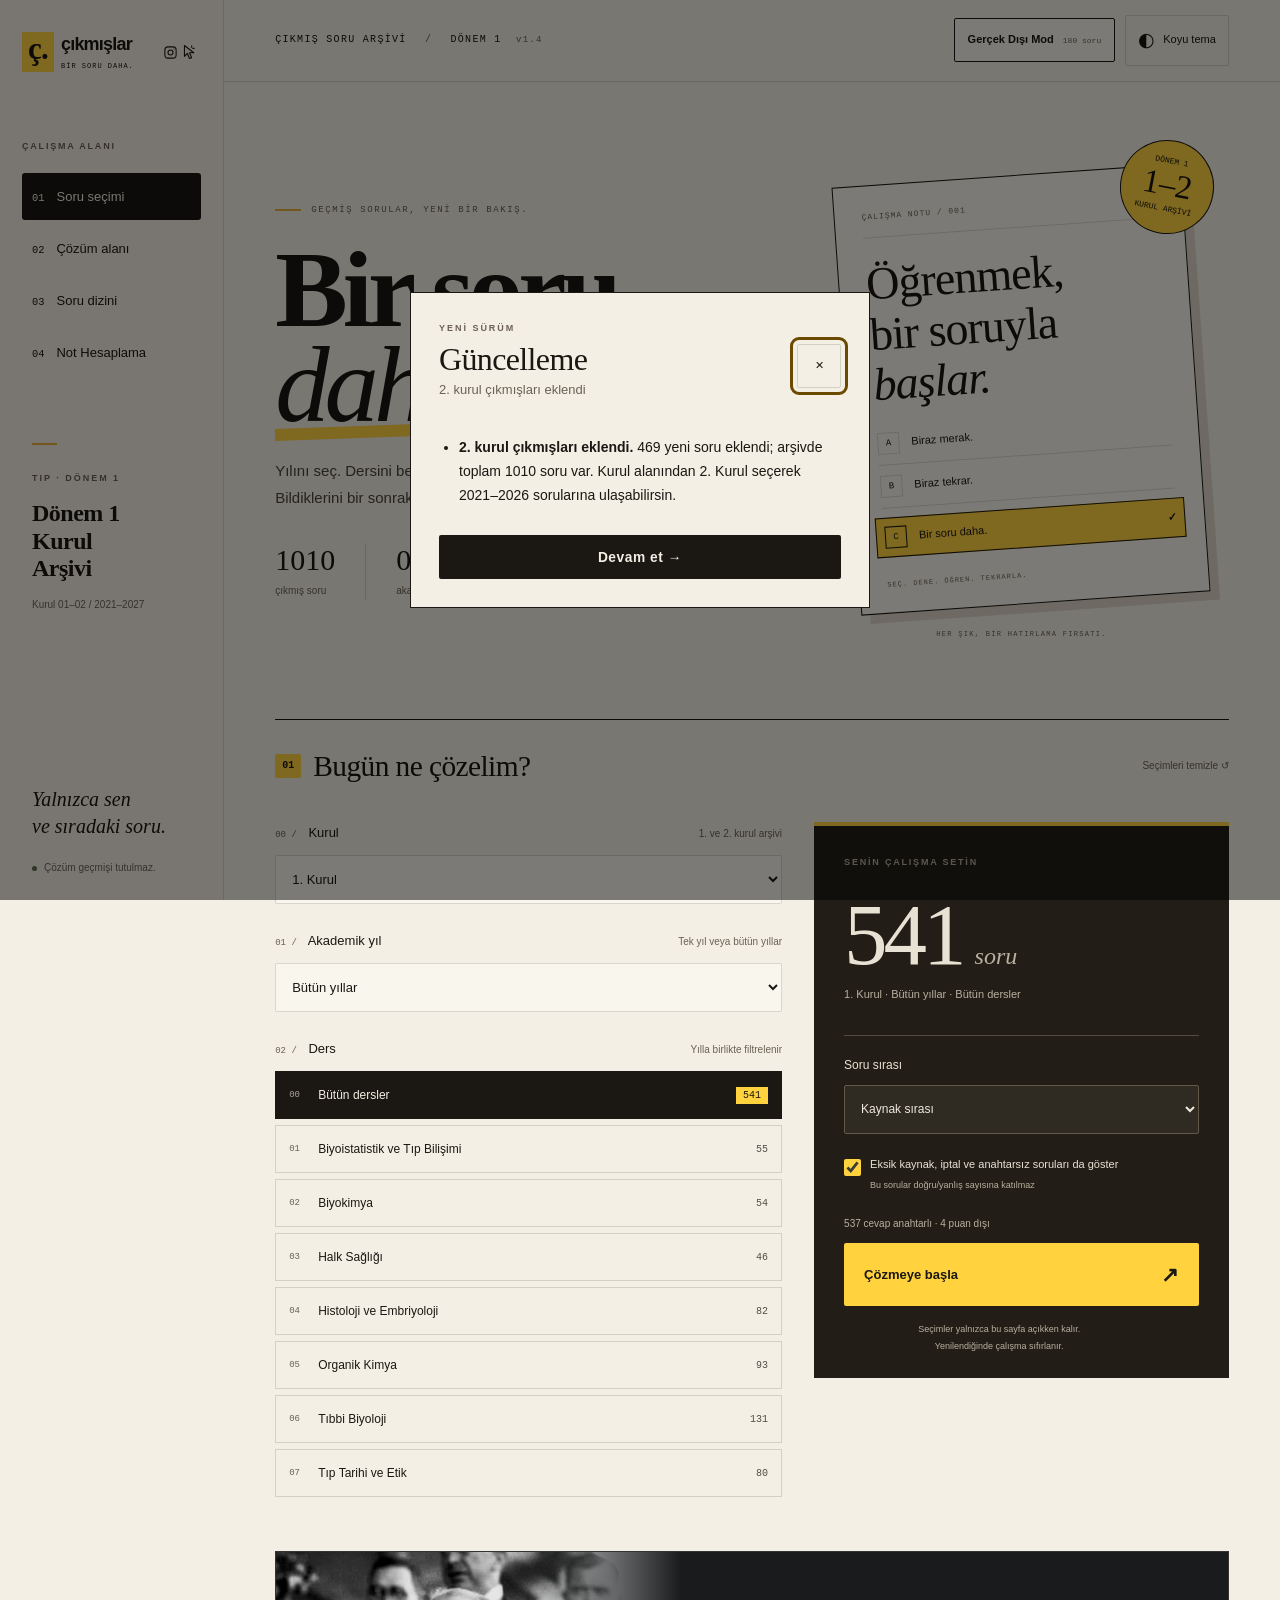
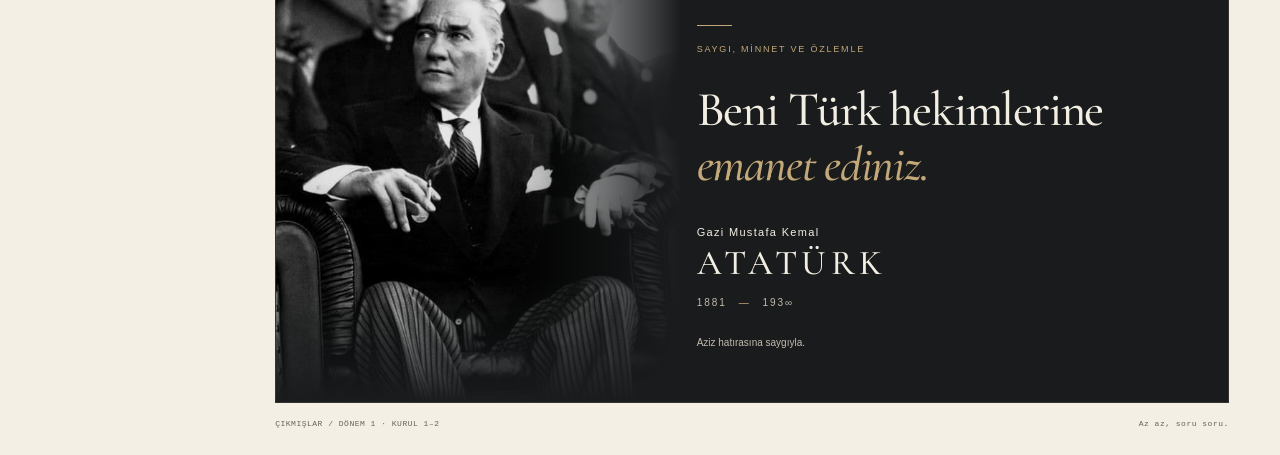
==== commit 6dce8fbc: "Instagram bağlantısını logo satırına taşı ve tıklama simgesi ekle" ====
--- a/index.html
+++ b/index.html
@@ -25,7 +25,7 @@
   <a class="wd-skip" href="#main">İçeriğe geç</a>
   <div class="wd-shell">
     <aside class="wd-rail">
-      <a href="index.html" class="brand" aria-label="Çıkmışlar ana sayfa"><span class="brand-mark">ç.</span><span>çıkmışlar<span class="brand-sub">BİR SORU DAHA.</span></span></a>
+      <div class="brand-row"><a href="index.html" class="brand" aria-label="Çıkmışlar ana sayfa"><span class="brand-mark">ç.</span><span>çıkmışlar<span class="brand-sub">BİR SORU DAHA.</span></span></a><a class="brand-feedback" href="https://www.instagram.com/gmuhammed108/" target="_blank" rel="noopener noreferrer" aria-label="Instagram: @gmuhammed108 - Geri bildirim (yeni sekme)"><svg aria-hidden="true" width="15" height="15" viewBox="0 0 24 24" fill="none" stroke="currentColor" stroke-width="1.7"><rect x="3" y="3" width="18" height="18" rx="5"/><circle cx="12" cy="12" r="4"/><circle cx="17.5" cy="6.5" r=".8" fill="currentColor" stroke="none"/></svg><span class="brand-feedback-copy"><span>Geri bildirim</span><strong>@gmuhammed108</strong></span><svg class="feedback-pointer" aria-hidden="true" width="13" height="16" viewBox="0 0 18 22" fill="none" stroke="currentColor" stroke-width="1.5" stroke-linejoin="round"><path d="M2 2v15l4-4 3 7 3-1-3-7h6L2 2Z"/><path d="M12 2v3M16 6h-3"/></svg></a></div>
       <div class="rail-label wd-kicker">ÇALIŞMA ALANI</div>
       <nav class="wd-nav" aria-label="Ana menü"><ol>
         <li><a href="#secim" id="nav-setup" aria-current="location">Soru seçimi</a></li>
@@ -41,7 +41,6 @@
       <noscript><div class="wd-panel">Etkileşimli çözüm için JavaScript'i etkinleştirin. <a href="soru-arsivi.html">1010 soruluk okunabilir arşivi açın.</a></div></noscript>
       <div id="loading-message" class="wd-panel" role="status">Sorular hazırlanıyor…</div>
       <section id="secim" class="setup-view" aria-labelledby="hero-title" hidden>
-        <div class="setup-feedback"><a href="https://www.instagram.com/gmuhammed108/" target="_blank" rel="noopener noreferrer" aria-label="Instagram ?zerinden geri bildirim: @gmuhammed108 (yeni sekmede a??l?r)"><svg aria-hidden="true" width="15" height="15" viewBox="0 0 24 24" fill="none" stroke="currentColor" stroke-width="1.7"><rect x="3" y="3" width="18" height="18" rx="5"/><circle cx="12" cy="12" r="4"/><circle cx="17.5" cy="6.5" r=".8" fill="currentColor" stroke="none"/></svg><span>Geri bildirim ? <strong>@gmuhammed108</strong></span></a></div>
         <aside id="generated-intro" class="generated-intro" hidden><div><p class="wd-kicker">GERÇEK DIŞI MOD / 02 DENEME</p><p><strong>Deneme 01 ve Deneme 02: toplam 180 teorik soru.</strong> Her deneme 6 dersin sınav ağırlığına göre 90 sorudan oluşur; pratik soru yok. Bunlar çıkmış soru değildir.</p><small>Yapay zekâ yardımıyla oluşturuldu; öğretim üyesi incelemesinden geçmedi. Şık seçince doğru/yanlış ve açıklama hemen açılır.</small></div><button id="generated-back" type="button" class="text-button">Çıkmışlara dön ↗</button></aside>
         <div class="hero-grid">
           <div class="hero-copy"><p class="wd-kicker"><span class="tiny-rule"></span><span id="hero-kicker">GEÇMİŞ SORULAR, YENİ BİR BAKIŞ.</span></p><h1 id="hero-title" tabindex="-1">Bir soru<br><em>daha.</em></h1><p class="hero-description" id="hero-description">Yılını seç. Dersini belirle.<br>Bildiklerini bir sonraki soruda dene.</p><div class="hero-stats"><div><strong id="hero-question-count">1010</strong><span id="hero-question-label">çıkmış soru</span></div><div><strong id="hero-set-count">06</strong><span id="hero-set-label">akademik yıl</span></div><div><strong id="hero-subject-count">09</strong><span>ders</span></div></div></div>
--- a/css/app.css
+++ b/css/app.css
@@ -466,10 +466,23 @@
  .generated-intro .text-button { align-self:flex-end; }
 }
 
-/* Small contact link, visible only within the entry screen. */
-.setup-feedback { display: flex; justify-content: flex-end; margin: 2px 0 8px; }
-.setup-feedback a { display: inline-flex; align-items: center; gap: 7px; min-height: 44px; max-width: 100%; color: var(--wd-secondary); font-size: 11px; text-decoration: none; }
-.setup-feedback svg { flex-shrink: 0; }
-.setup-feedback strong { font-weight: 500; }
-.setup-feedback a:hover { color: var(--wd-text); text-decoration: underline; text-underline-offset: 4px; }
-.setup-feedback a:focus-visible { outline: 2px solid var(--wd-text); outline-offset: 4px; }
+/* Feedback beside the logo; compact icon on the desktop rail. */
+.brand-row { display: flex; align-items: center; justify-content: space-between; gap: 8px; width: 100%; }
+.brand-feedback { display: inline-flex; align-items: center; justify-content: center; gap: 5px; min-width: 44px; min-height: 44px; color: var(--wd-secondary); text-decoration: none; flex-shrink: 0; }
+.brand-feedback svg { flex-shrink: 0; }
+.brand-feedback-copy { display: none; font-size: 9px; line-height: 1.5; }
+.brand-feedback-copy > span, .brand-feedback-copy > strong { display: block; }
+.brand-feedback-copy strong { font-weight: 500; }
+.brand-feedback:hover { color: var(--wd-text); }
+.brand-feedback:hover .brand-feedback-copy { text-decoration: underline; text-underline-offset: 3px; }
+.brand-feedback:focus-visible { outline: 2px solid var(--wd-text); outline-offset: 3px; }
+@media (min-width: 1081px) {
+  .brand-row .brand { gap: 7px; font-size: 18px; }
+  .brand-row .brand-mark { width: 32px; height: 40px; font-size: 31px; }
+  .brand-row .brand-sub { font-size: 7px; letter-spacing: 1px; }
+}
+@media (max-width: 1080px) {
+  .brand-row { flex: 1 0 100%; }
+  .brand-feedback-copy { display: block; }
+  .brand-feedback { gap: 6px; }
+}
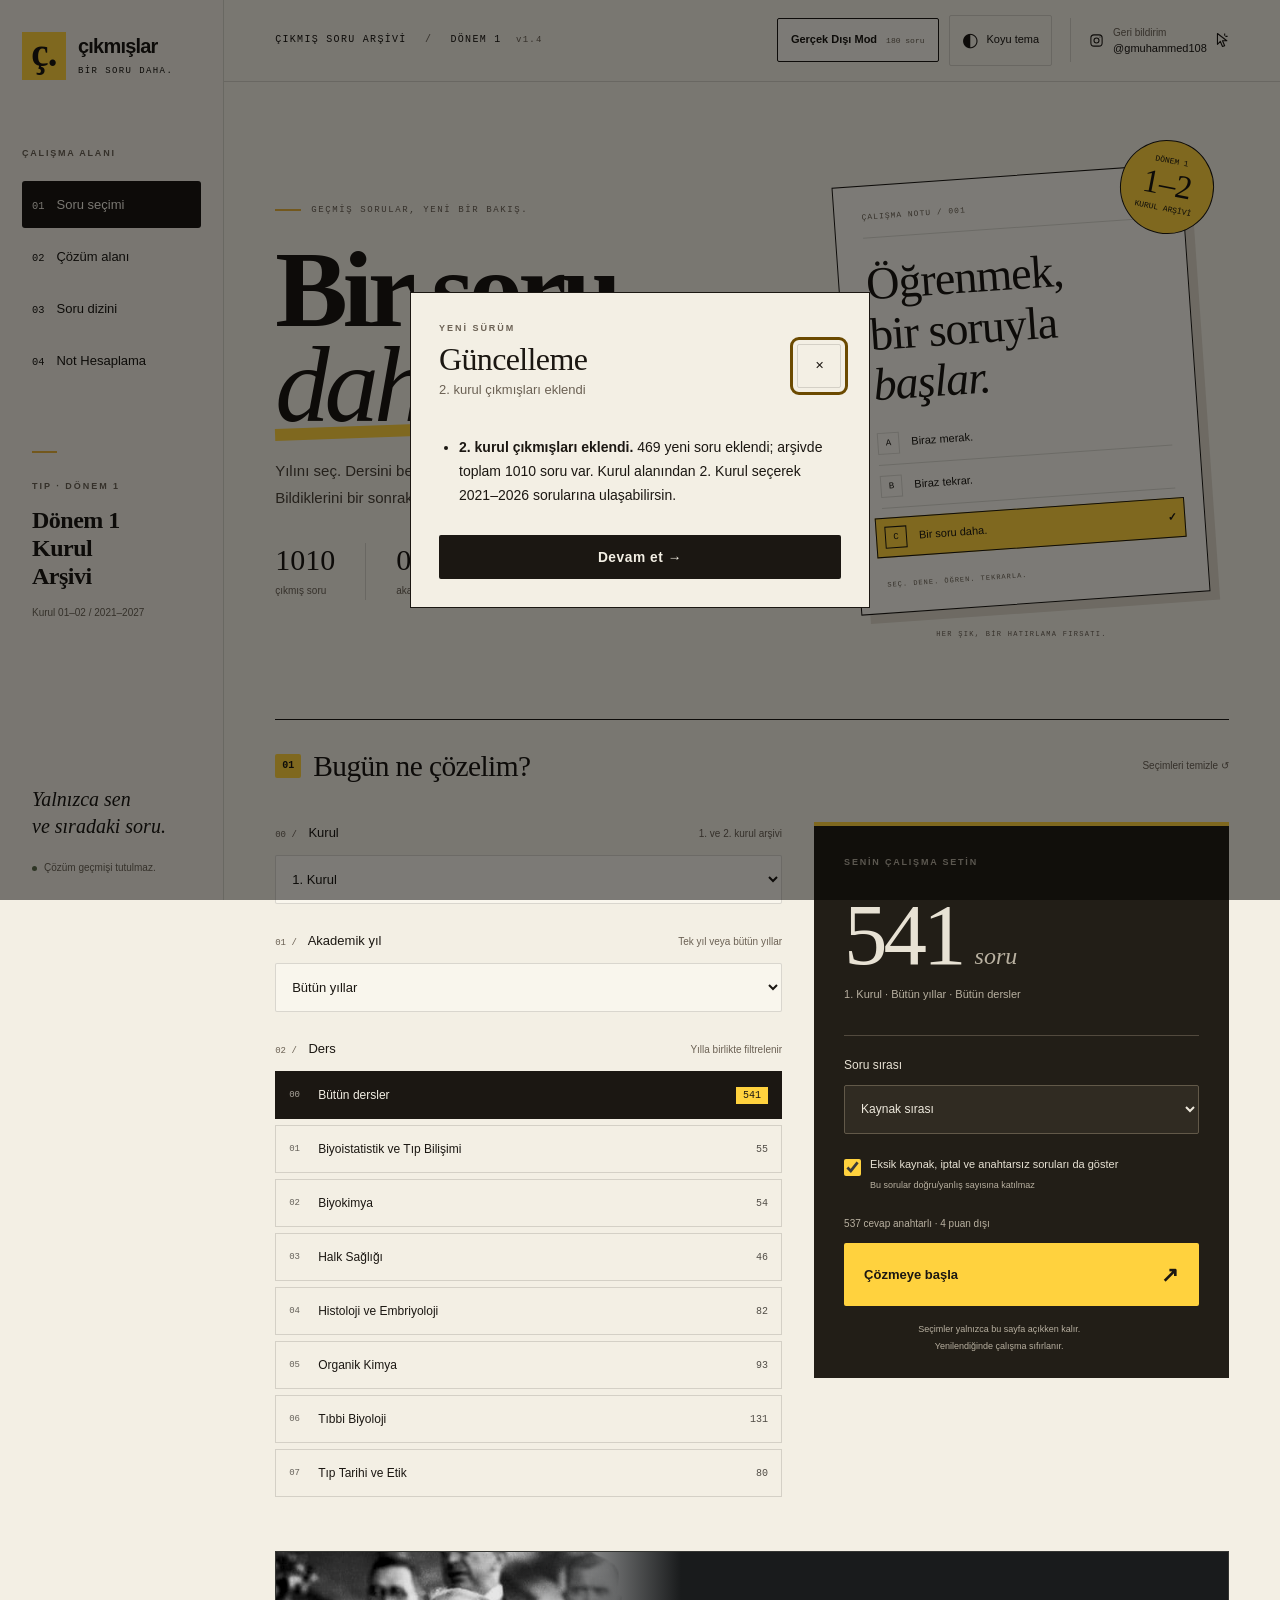
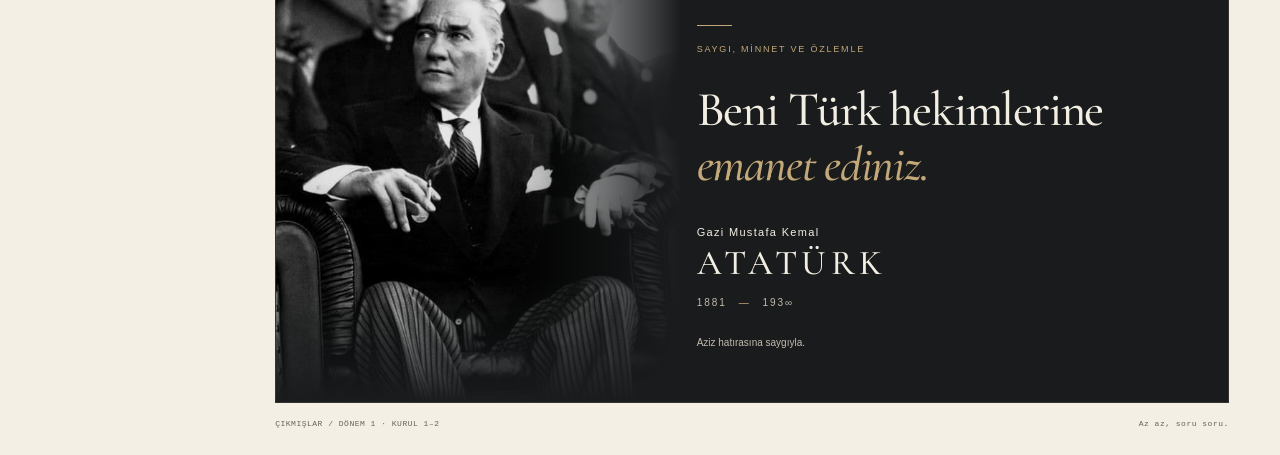
==== commit 139b2b7f: "Masaüstünde logoyu düzelt ve geri bildirimi üst çubuğa al" ====
--- a/index.html
+++ b/index.html
@@ -37,7 +37,7 @@
       <div class="rail-bottom"><p>Yalnızca sen<br>ve sıradaki soru.</p><span class="privacy-dot"></span><span>Çözüm geçmişi tutulmaz.</span></div>
     </aside>
     <main class="wd-main" id="main">
-      <header class="topbar"><span class="topbar-label">ÇIKMIŞ SORU ARŞİVİ <span>/</span> DÖNEM 1 <small class="version-badge">v1.4</small></span><div class="topbar-actions"><button id="generated-mode-toggle" class="generated-mode-toggle" type="button" aria-pressed="false" aria-controls="secim"><span>Gerçek Dışı Mod</span><small id="generated-mode-status">180 soru</small></button><button id="theme-toggle" type="button" class="icon-button" aria-label="Koyu temaya geç"><span aria-hidden="true">◐</span><span id="theme-label">Koyu tema</span></button></div></header>
+      <header class="topbar"><span class="topbar-label">ÇIKMIŞ SORU ARŞİVİ <span>/</span> DÖNEM 1 <small class="version-badge">v1.4</small></span><div class="topbar-actions"><button id="generated-mode-toggle" class="generated-mode-toggle" type="button" aria-pressed="false" aria-controls="secim"><span>Gerçek Dışı Mod</span><small id="generated-mode-status">180 soru</small></button><button id="theme-toggle" type="button" class="icon-button" aria-label="Koyu temaya geç"><span aria-hidden="true">◐</span><span id="theme-label">Koyu tema</span></button><a class="brand-feedback topbar-feedback" href="https://www.instagram.com/gmuhammed108/" target="_blank" rel="noopener noreferrer" aria-label="Instagram: @gmuhammed108 - Geri bildirim (yeni sekme)"><svg aria-hidden="true" width="15" height="15" viewBox="0 0 24 24" fill="none" stroke="currentColor" stroke-width="1.7"><rect x="3" y="3" width="18" height="18" rx="5"/><circle cx="12" cy="12" r="4"/><circle cx="17.5" cy="6.5" r=".8" fill="currentColor" stroke="none"/></svg><span class="brand-feedback-copy"><span>Geri bildirim</span><strong>@gmuhammed108</strong></span><svg class="feedback-pointer" aria-hidden="true" width="13" height="16" viewBox="0 0 18 22" fill="none" stroke="currentColor" stroke-width="1.5" stroke-linejoin="round"><path d="M2 2v15l4-4 3 7 3-1-3-7h6L2 2Z"/><path d="M12 2v3M16 6h-3"/></svg></a></div></header>
       <noscript><div class="wd-panel">Etkileşimli çözüm için JavaScript'i etkinleştirin. <a href="soru-arsivi.html">1010 soruluk okunabilir arşivi açın.</a></div></noscript>
       <div id="loading-message" class="wd-panel" role="status">Sorular hazırlanıyor…</div>
       <section id="secim" class="setup-view" aria-labelledby="hero-title" hidden>
--- a/css/app.css
+++ b/css/app.css
@@ -466,7 +466,7 @@
  .generated-intro .text-button { align-self:flex-end; }
 }
 
-/* Feedback beside the logo; compact icon on the desktop rail. */
+/* Mobile feedback beside the logo; desktop feedback in the top bar. */
 .brand-row { display: flex; align-items: center; justify-content: space-between; gap: 8px; width: 100%; }
 .brand-feedback { display: inline-flex; align-items: center; justify-content: center; gap: 5px; min-width: 44px; min-height: 44px; color: var(--wd-secondary); text-decoration: none; flex-shrink: 0; }
 .brand-feedback svg { flex-shrink: 0; }
@@ -476,10 +476,13 @@
 .brand-feedback:hover { color: var(--wd-text); }
 .brand-feedback:hover .brand-feedback-copy { text-decoration: underline; text-underline-offset: 3px; }
 .brand-feedback:focus-visible { outline: 2px solid var(--wd-text); outline-offset: 3px; }
+.topbar-feedback { display: none; }
 @media (min-width: 1081px) {
-  .brand-row .brand { gap: 7px; font-size: 18px; }
-  .brand-row .brand-mark { width: 32px; height: 40px; font-size: 31px; }
-  .brand-row .brand-sub { font-size: 7px; letter-spacing: 1px; }
+  .brand-row > .brand-feedback { display: none; }
+  .topbar-feedback { display: inline-flex; gap: 9px; margin-left: 8px; padding-left: 18px; border-left: 1px solid var(--wd-line); }
+  .topbar-feedback .brand-feedback-copy { display: block; font-size: 10px; line-height: 1.5; }
+  .topbar-feedback .brand-feedback-copy > span { color: var(--wd-muted); }
+  .topbar-feedback .brand-feedback-copy > strong { font-size: 11px; color: var(--wd-text); }
 }
 @media (max-width: 1080px) {
   .brand-row { flex: 1 0 100%; }
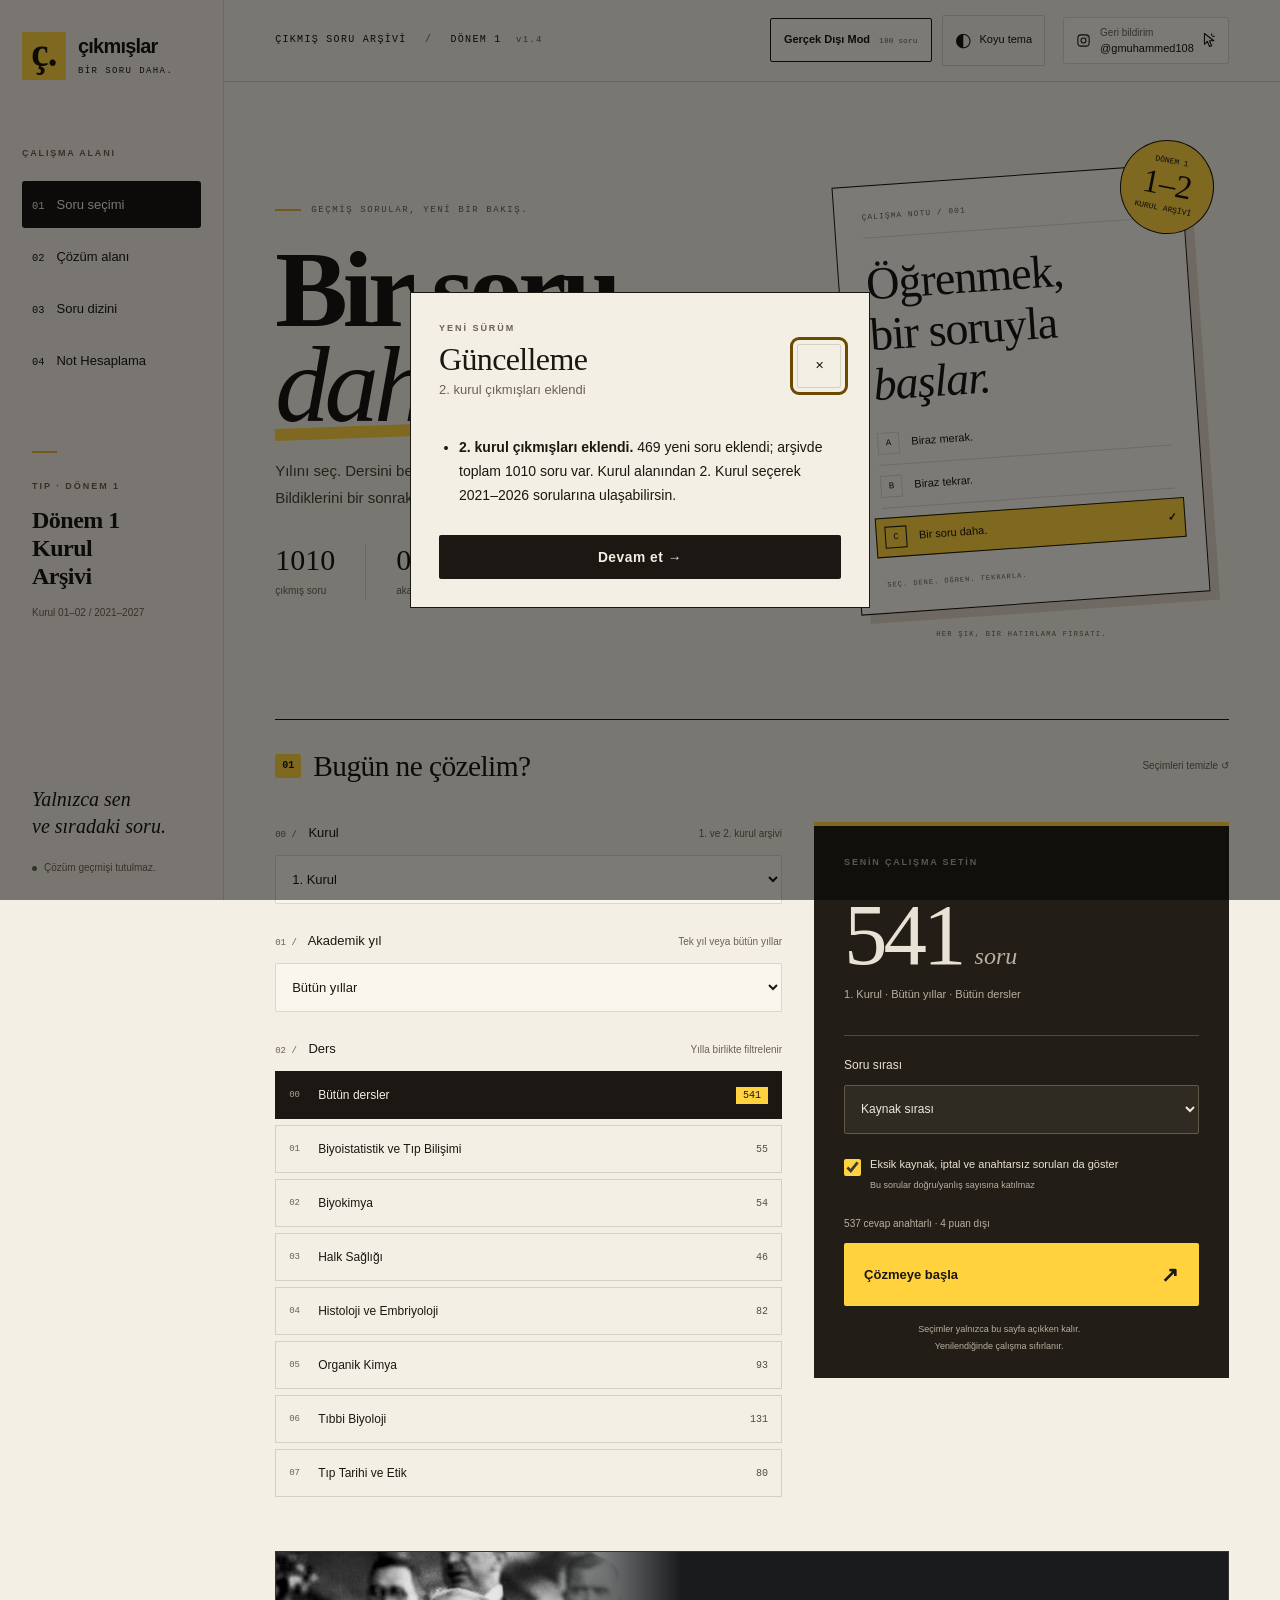
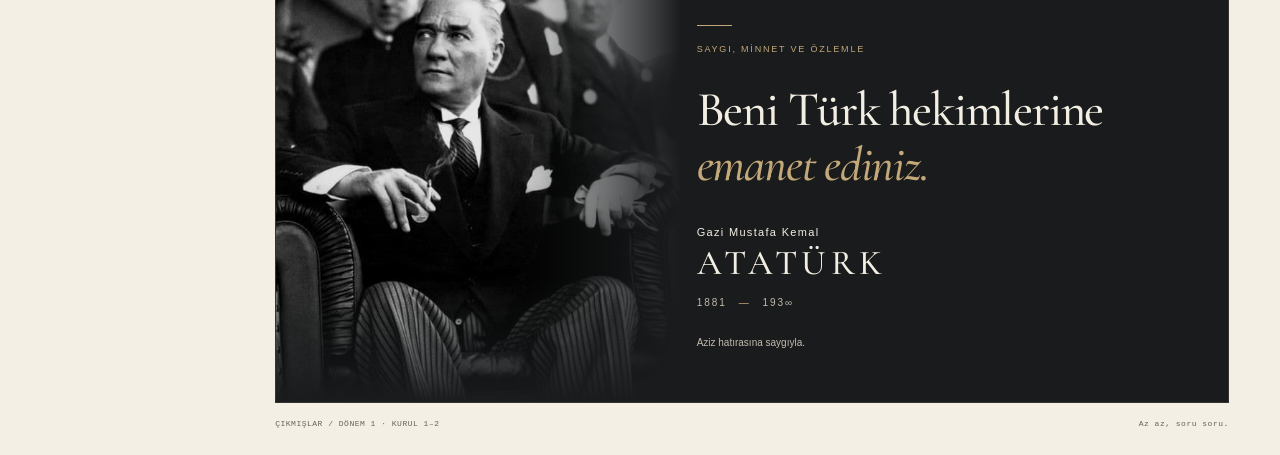
==== commit ad522354: "Geri bildirim stil önbelleğini yenile ve masaüstü bağlantısını düzenle" ====
--- a/index.html
+++ b/index.html
@@ -9,7 +9,7 @@
   <link rel="icon" href="assets/favicon.svg" type="image/svg+xml">
   <link rel="stylesheet" href="css/tokens.css">
   <link rel="stylesheet" href="css/components.css">
-  <link rel="stylesheet" href="css/app.css">
+  <link rel="stylesheet" href="css/app.css?v=feedback-desktop-2">
   <script defer src="js/questions.js"></script>
   <script defer src="js/questions-2026-2027.js"></script>
   <script defer src="js/generated-questions.js"></script>
--- a/css/app.css
+++ b/css/app.css
@@ -479,10 +479,11 @@
 .topbar-feedback { display: none; }
 @media (min-width: 1081px) {
   .brand-row > .brand-feedback { display: none; }
-  .topbar-feedback { display: inline-flex; gap: 9px; margin-left: 8px; padding-left: 18px; border-left: 1px solid var(--wd-line); }
+  .topbar-feedback { display: inline-flex; gap: 9px; margin-left: 8px; padding: 7px 12px; border: 1px solid var(--wd-line); border-radius: 3px; background: var(--app-panel); }
   .topbar-feedback .brand-feedback-copy { display: block; font-size: 10px; line-height: 1.5; }
   .topbar-feedback .brand-feedback-copy > span { color: var(--wd-muted); }
   .topbar-feedback .brand-feedback-copy > strong { font-size: 11px; color: var(--wd-text); }
+  .topbar-feedback:hover { border-color: var(--wd-line-strong); background: var(--wd-hover-bg); }
 }
 @media (max-width: 1080px) {
   .brand-row { flex: 1 0 100%; }
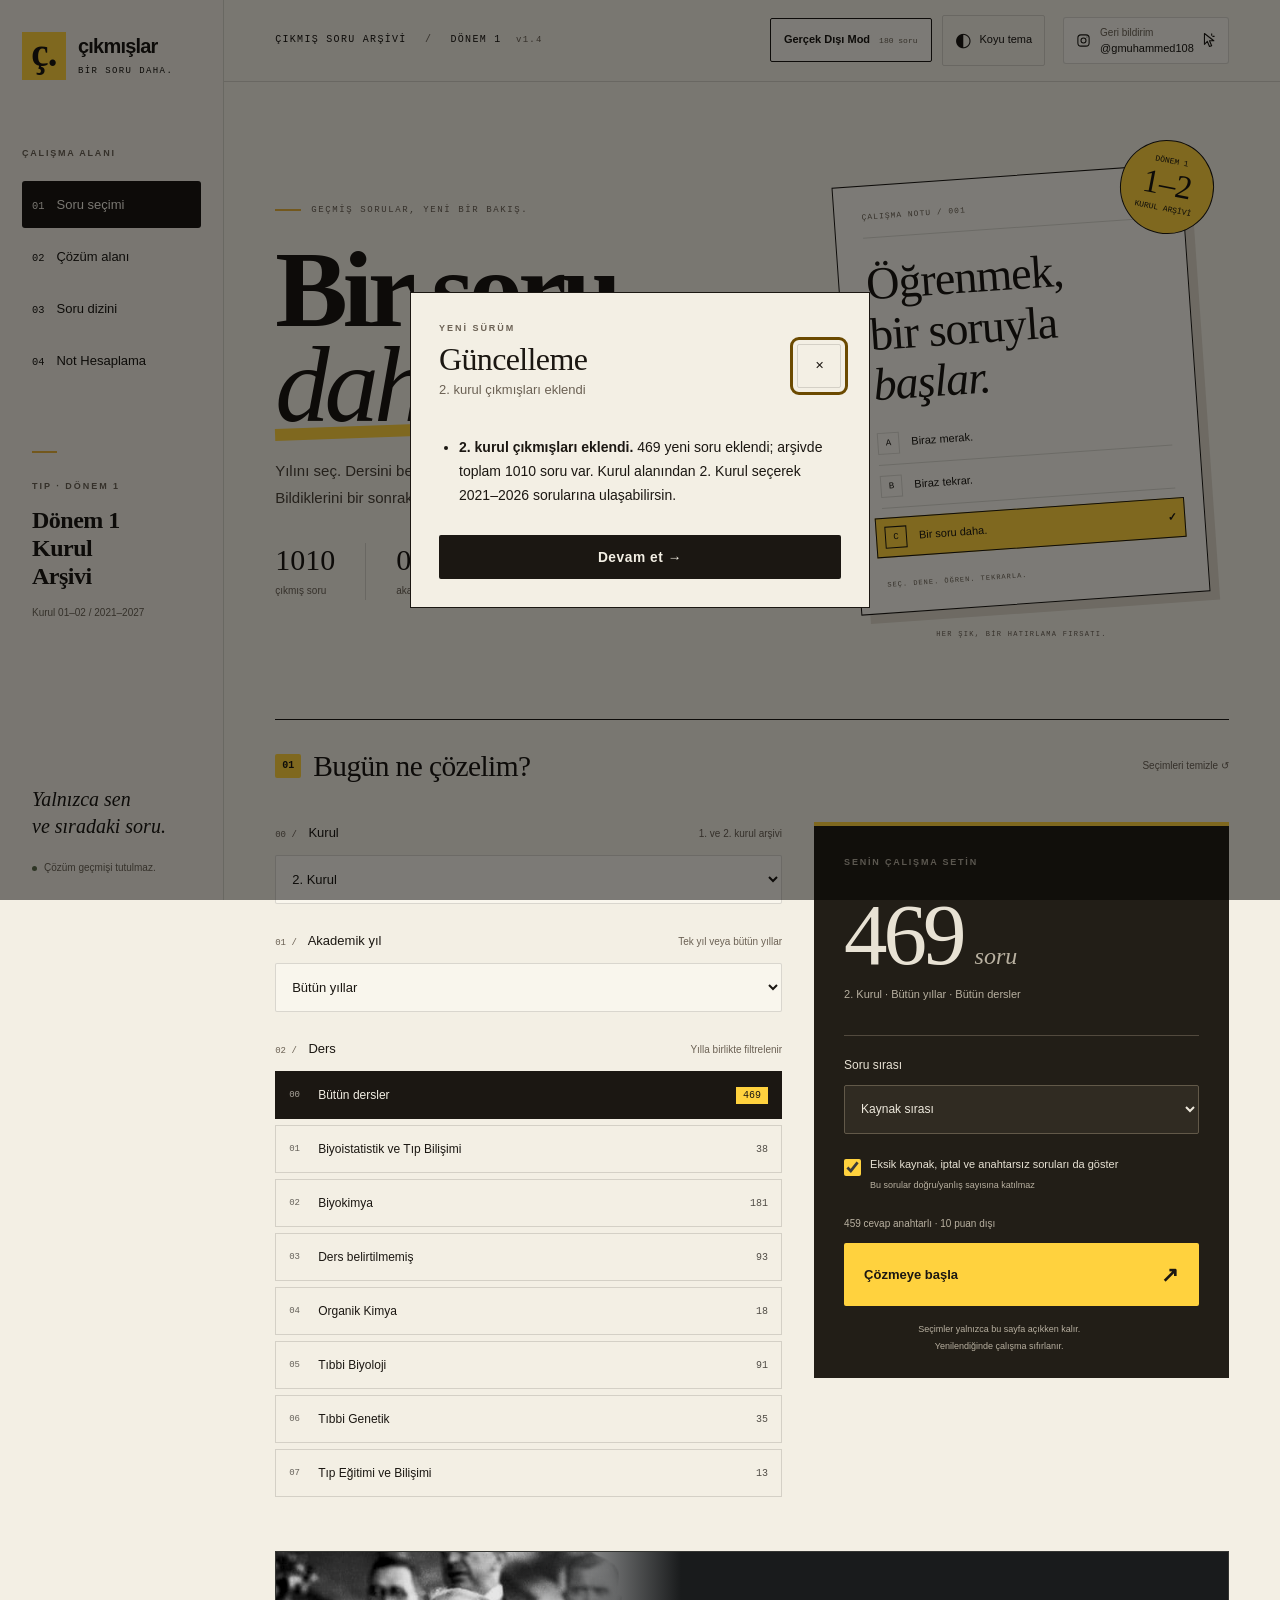
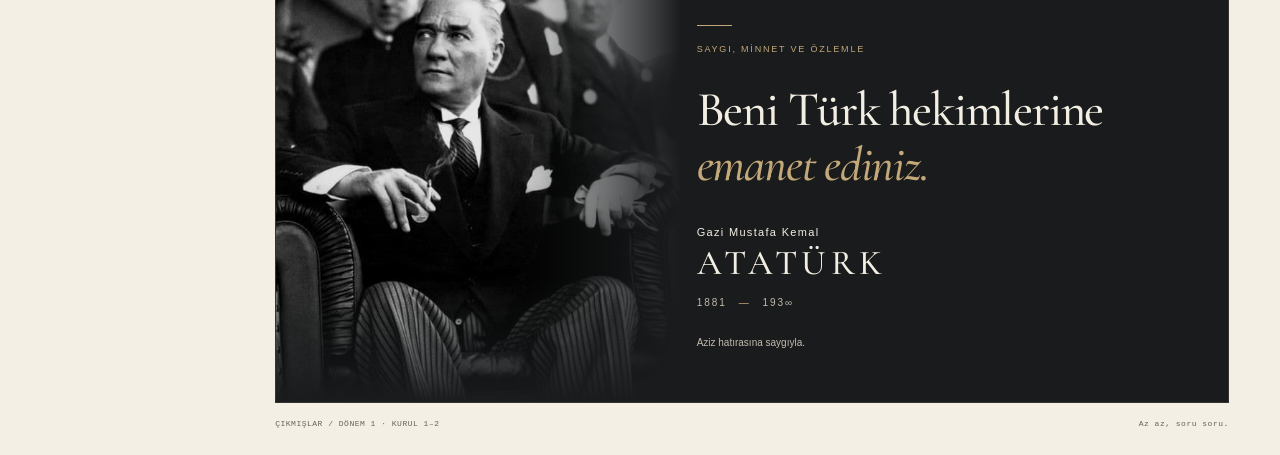
==== commit 51474c95: "Varsayılan 2. Kurulu seç ve denemelere kurul filtresi ekle" ====
--- a/index.html
+++ b/index.html
@@ -19,7 +19,7 @@
   <script defer src="js/data/archive/ai-support-kurul2.js"></script>
   <script defer src="js/core.js"></script>
   <script defer src="js/grades.js"></script>
-  <script defer src="js/app.js"></script>
+  <script defer src="js/app.js?v=committee-2"></script>
 </head>
 <body class="wd-page">
   <a class="wd-skip" href="#main">İçeriğe geç</a>
@@ -41,7 +41,7 @@
       <noscript><div class="wd-panel">Etkileşimli çözüm için JavaScript'i etkinleştirin. <a href="soru-arsivi.html">1010 soruluk okunabilir arşivi açın.</a></div></noscript>
       <div id="loading-message" class="wd-panel" role="status">Sorular hazırlanıyor…</div>
       <section id="secim" class="setup-view" aria-labelledby="hero-title" hidden>
-        <aside id="generated-intro" class="generated-intro" hidden><div><p class="wd-kicker">GERÇEK DIŞI MOD / 02 DENEME</p><p><strong>Deneme 01 ve Deneme 02: toplam 180 teorik soru.</strong> Her deneme 6 dersin sınav ağırlığına göre 90 sorudan oluşur; pratik soru yok. Bunlar çıkmış soru değildir.</p><small>Yapay zekâ yardımıyla oluşturuldu; öğretim üyesi incelemesinden geçmedi. Şık seçince doğru/yanlış ve açıklama hemen açılır.</small></div><button id="generated-back" type="button" class="text-button">Çıkmışlara dön ↗</button></aside>
+        <aside id="generated-intro" class="generated-intro" hidden><div><p class="wd-kicker">GERÇEK DIŞI MOD / KURUL DENEMELERİ</p><p id="generated-summary"><strong>Deneme 01 ve Deneme 02: toplam 180 teorik soru.</strong> Her deneme 6 dersin sınav ağırlığına göre 90 sorudan oluşur; pratik soru yok. Bunlar çıkmış soru değildir.</p><small>Yapay zekâ yardımıyla oluşturuldu; öğretim üyesi incelemesinden geçmedi. Şık seçince doğru/yanlış ve açıklama hemen açılır.</small></div><button id="generated-back" type="button" class="text-button">Çıkmışlara dön ↗</button></aside>
         <div class="hero-grid">
           <div class="hero-copy"><p class="wd-kicker"><span class="tiny-rule"></span><span id="hero-kicker">GEÇMİŞ SORULAR, YENİ BİR BAKIŞ.</span></p><h1 id="hero-title" tabindex="-1">Bir soru<br><em>daha.</em></h1><p class="hero-description" id="hero-description">Yılını seç. Dersini belirle.<br>Bildiklerini bir sonraki soruda dene.</p><div class="hero-stats"><div><strong id="hero-question-count">1010</strong><span id="hero-question-label">çıkmış soru</span></div><div><strong id="hero-set-count">06</strong><span id="hero-set-label">akademik yıl</span></div><div><strong id="hero-subject-count">09</strong><span>ders</span></div></div></div>
           <div class="hero-aside" aria-hidden="true"><span class="stamp">DÖNEM 1<br><b>1–2</b><br>KURUL ARŞİVİ</span><div class="paper-preview"><div class="preview-top"><span>ÇALIŞMA NOTU / 001</span><span>↗</span></div><p>Öğrenmek,<br>bir soruyla<br><em>başlar.</em></p><div class="preview-answer"><span>A</span> Biraz merak.</div><div class="preview-answer"><span>B</span> Biraz tekrar.</div><div class="preview-answer selected"><span>C</span> Bir soru daha. <b>✓</b></div><div class="preview-bottom">SEÇ. DENE. ÖĞREN. TEKRARLA.</div></div><span class="aside-caption">HER ŞIK, BİR HATIRLAMA FIRSATI.</span></div>
@@ -49,14 +49,15 @@
         <div class="section-heading"><span class="wd-number">01</span><h2>Bugün ne çözelim?</h2><button id="reset-filters" class="text-button" type="button">Seçimleri temizle ↺</button></div>
         <div class="selection-layout">
           <div class="filter-panel">
-            <div id="committee-field"><div class="field-heading"><label for="committee-filter"><span class="wd-mono">00 /</span> Kurul</label><span class="field-hint">1. ve 2. kurul arşivi</span></div>
-            <select id="committee-filter" class="wd-input"><option value="">Bütün kurullar</option><option value="1" selected>1. Kurul</option><option value="2">2. Kurul</option></select></div>
+            <div id="committee-field"><div class="field-heading"><label for="committee-filter"><span class="wd-mono">00 /</span> Kurul</label><span class="field-hint" id="committee-field-hint">1. ve 2. kurul arşivi</span></div>
+            <select id="committee-filter" class="wd-input"><option value="">Bütün kurullar</option><option value="1">1. Kurul</option><option value="2" selected>2. Kurul</option></select></div>
+            <p id="generated-empty" class="wd-muted" role="status" hidden>Bu kurul için henüz deneme yok. Denemeler daha sonra eklenecek.</p>
             <div class="field-heading course-heading"><label for="year-filter"><span class="wd-mono">01 /</span> <span id="year-field-label">Akademik yıl</span></label><span class="field-hint" id="year-field-hint">Tek yıl veya bütün yıllar</span></div>
             <select id="year-filter" class="wd-input"><option value="">Bütün yıllar</option></select>
             <div class="field-heading course-heading"><span id="subject-label"><span class="wd-mono">02 /</span> Ders</span><span class="field-hint" id="subject-field-hint">Yılla birlikte filtrelenir</span></div>
             <div id="subject-filters" class="subject-list" role="group" aria-labelledby="subject-label"></div>
           </div>
-          <aside class="session-panel"><div class="wd-kicker">SENİN ÇALIŞMA SETİN</div><div class="set-total"><strong id="filtered-count">541</strong><span>soru</span></div><p id="selection-description">Bütün yıllar · Bütün dersler</p><div class="session-divider"></div><label for="order-filter" class="compact-label">Soru sırası</label><select id="order-filter" class="wd-input"><option value="ordered">Kaynak sırası</option><option value="random">Karışık</option></select><label class="check-row" id="review-filter-row"><input id="review-filter" type="checkbox" checked><span>Eksik kaynak, iptal ve anahtarsız soruları da göster<span class="field-hint">Bu sorular doğru/yanlış sayısına katılmaz</span></span></label><p id="set-breakdown" class="set-breakdown"></p><button id="start-session" type="button" class="wd-button start-button">Çözmeye başla <span aria-hidden="true">↗</span></button><p class="session-footnote">Seçimler yalnızca bu sayfa açıkken kalır.<br>Yenilendiğinde çalışma sıfırlanır.</p></aside>
+          <aside class="session-panel"><div class="wd-kicker">SENİN ÇALIŞMA SETİN</div><div class="set-total"><strong id="filtered-count">469</strong><span>soru</span></div><p id="selection-description">Bütün yıllar · Bütün dersler</p><div class="session-divider"></div><label for="order-filter" class="compact-label">Soru sırası</label><select id="order-filter" class="wd-input"><option value="ordered">Kaynak sırası</option><option value="random">Karışık</option></select><label class="check-row" id="review-filter-row"><input id="review-filter" type="checkbox" checked><span>Eksik kaynak, iptal ve anahtarsız soruları da göster<span class="field-hint">Bu sorular doğru/yanlış sayısına katılmaz</span></span></label><p id="set-breakdown" class="set-breakdown"></p><button id="start-session" type="button" class="wd-button start-button">Çözmeye başla <span aria-hidden="true">↗</span></button><p class="session-footnote">Seçimler yalnızca bu sayfa açıkken kalır.<br>Yenilendiğinde çalışma sıfırlanır.</p></aside>
         </div>
         <figure class="ataturk-tribute">
           <div class="ataturk-photograph"><img class="ataturk-portrait" src="assets/ataturk.jpg" width="564" height="1004" alt="Gazi Mustafa Kemal Atatürk" loading="lazy" decoding="async"></div>
